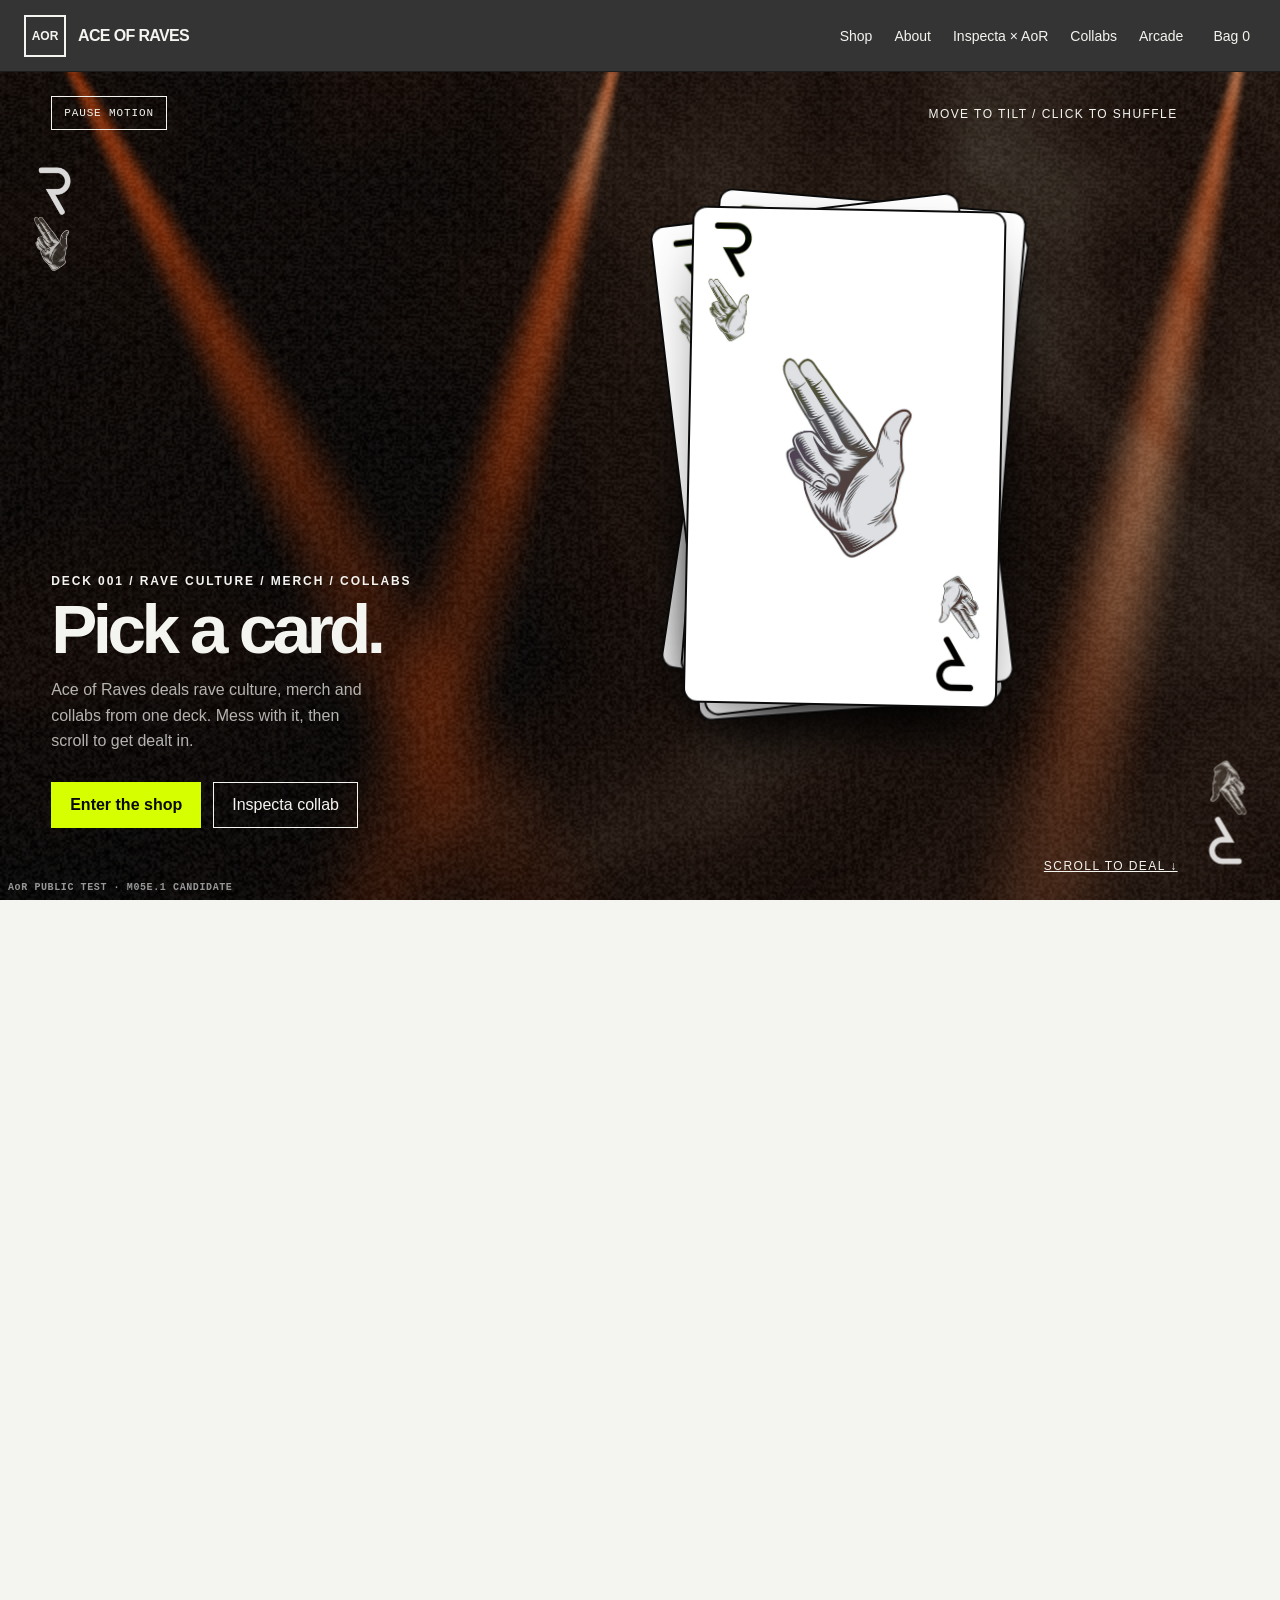
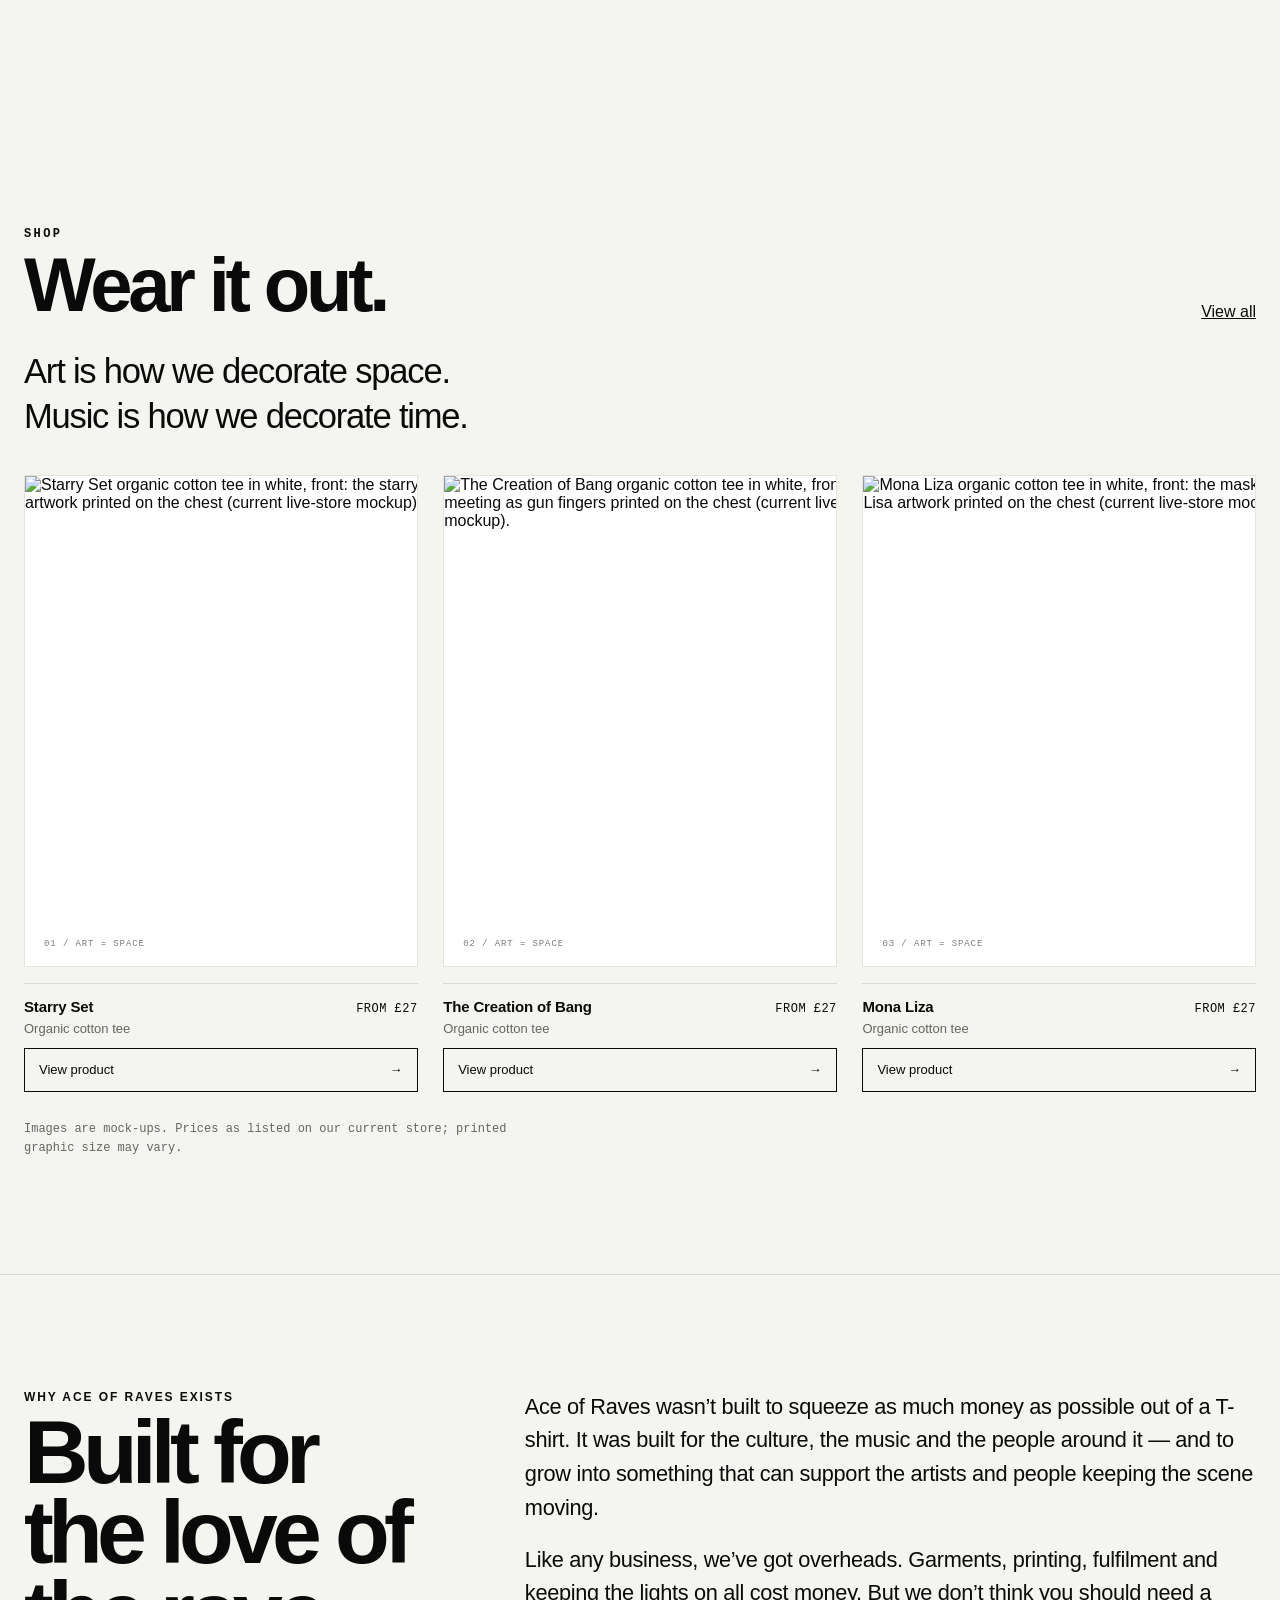
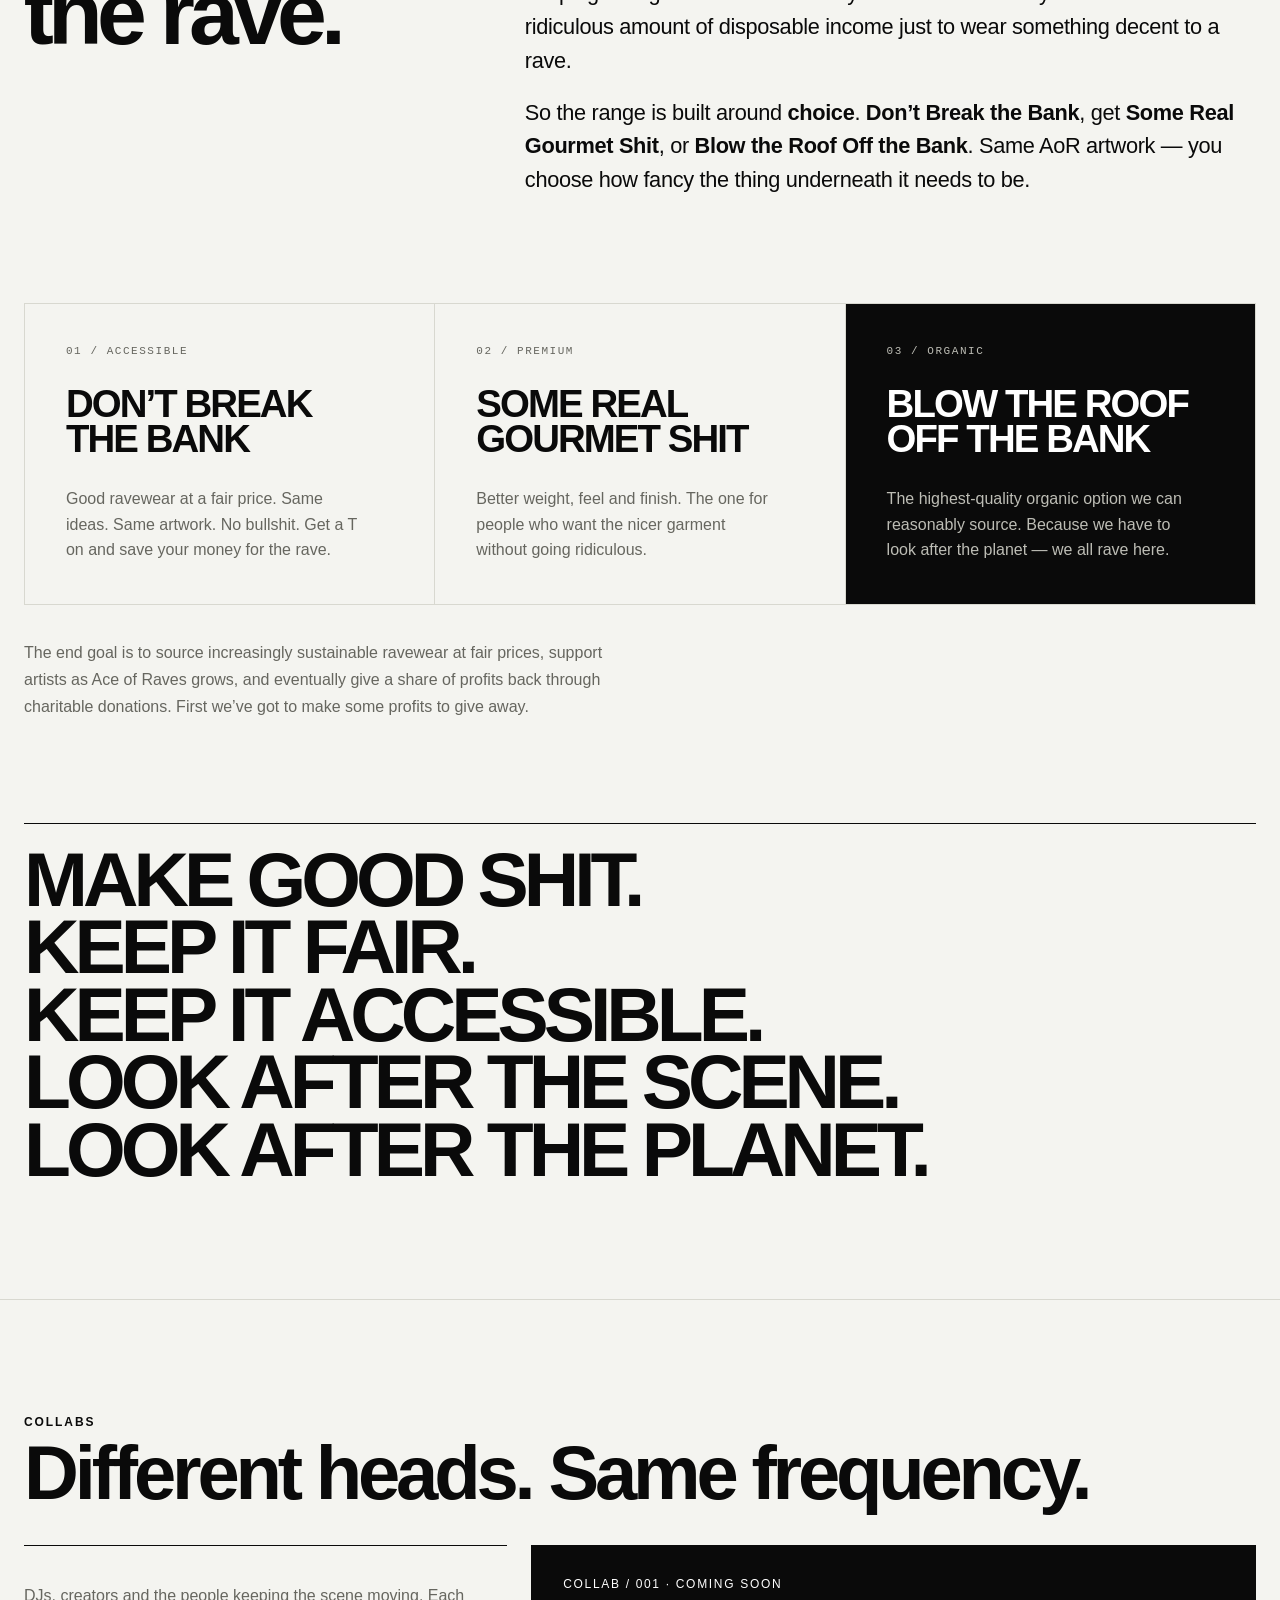
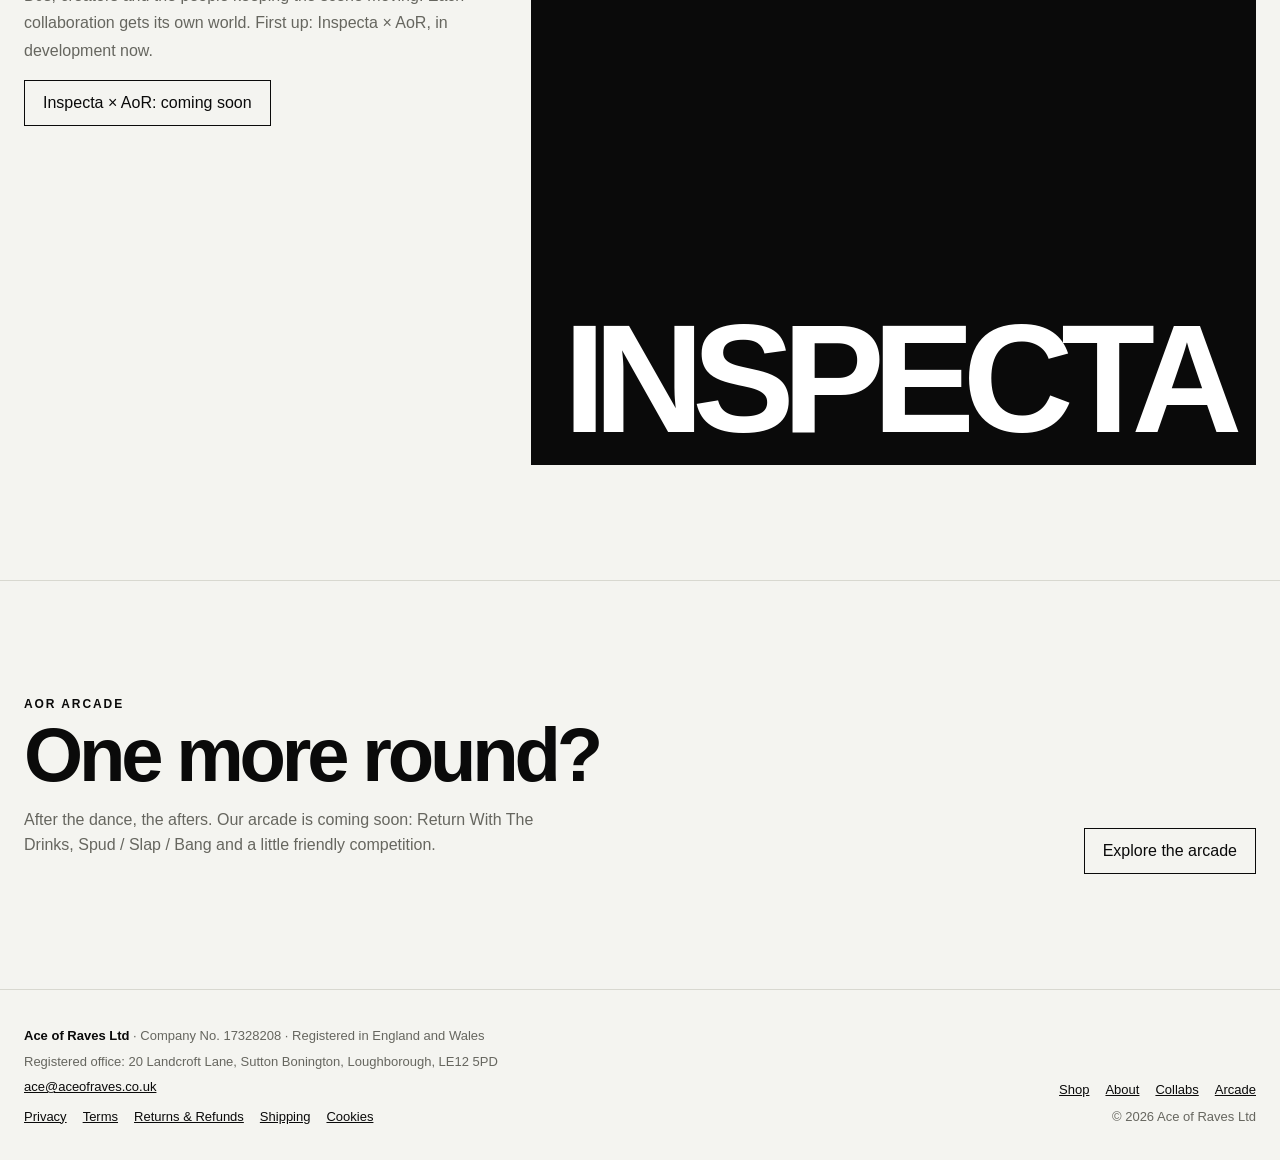
==== index.html @ 06a59dbc "AoR PUBLIC TEST: M05E.1 candidate staging build (source 10531a8) Sanitised browser-runtime set only:" ====
<!doctype html>
<html lang="en-GB">
<head><meta name="robots" content="noindex,nofollow"><meta name="aor-build" content="AoR PUBLIC TEST · M05E.1 CANDIDATE · src 10531a8">
<meta charset="utf-8"><meta name="viewport" content="width=device-width,initial-scale=1">
<meta name="theme-color" content="#0a0a0a">
<meta name="description" content="Ace of Raves — rave culture, merch, collaborations and arcade nonsense.">
<title>Ace of Raves · PUBLIC TEST</title>

<link rel="stylesheet" href="assets/css/styles.css"><link rel="stylesheet" href="assets/css/experience.css">
<script defer src="assets/js/app.js"></script><script defer src="assets/js/catalogue.js"></script><script defer src="assets/js/shop-config.js"></script><script defer src="assets/js/shop.js"></script><script defer src="assets/js/deal.js"></script>
<script defer src="assets/vendor/gsap.min.js"></script><script defer src="assets/vendor/ScrollTrigger.min.js"></script><script defer src="assets/vendor/lenis.min.js"></script>
<script defer src="assets/js/scroll.js"></script><script defer src="assets/js/hero.js"></script><script defer src="assets/js/transitions.js"></script>
</head>
<body>
<a class="skip-link" href="#main">Skip to content</a>
<header class="site-header" data-header>
  <a class="brand" href="index.html" aria-label="Ace of Raves home"><span class="brand-mark">AOR</span><span class="brand-name">Ace of Raves</span></a>
  <button class="menu-toggle" type="button" aria-expanded="false" aria-controls="site-nav" data-menu-toggle>Menu</button>
  <nav id="site-nav" class="site-nav" aria-label="Primary" data-nav>
    <a href="#shop">Shop</a><a href="#about">About</a><a href="collections/inspecta.html">Inspecta × AoR</a><a href="#collabs">Collabs</a><a href="games/index.html">Arcade</a>
  </nav>
  <button class="cart-button" type="button" data-cart-open>Bag <span data-cart-count>0</span></button>
</header>
<main id="main">
<section class="hero aor-hero" aria-labelledby="hero-title" data-hero>
  <div class="aor-stage" data-stage>
    <button class="aor-motion" type="button" data-motion aria-pressed="false">Pause motion</button>
    <canvas class="aor-haze" aria-hidden="true" data-haze></canvas>
    <video class="aor-intro" aria-hidden="true" data-intro muted playsinline preload="metadata" poster="assets/images/aor-hero-poster.webp"><source src="assets/video/aor-hero.webm" type="video/webm"><source src="assets/video/aor-hero.mp4" type="video/mp4"></video>
    <img class="aor-poster" src="assets/images/aor-hero-poster.webp" alt="" width="672" height="864">
    <img class="aor-index aor-index--tl" src="assets/images/aor-index.webp" alt="" aria-hidden="true">
    <img class="aor-index aor-index--br" src="assets/images/aor-index.webp" alt="" aria-hidden="true">
    <div class="hero-copy">
      <p class="eyebrow">Deck 001 / rave culture / merch / collabs</p>
      <h1 id="hero-title">Pick a card.</h1>
      <p>Ace of Raves deals rave culture, merch and collabs from one deck. Mess with it, then scroll to get dealt in.</p>
      <div class="hero-actions"><a class="button button--primary" href="#shop">Enter the shop</a><a class="button button--ghost" href="collections/inspecta.html">Inspecta collab</a></div>
    </div>
    <button class="aor-hint" type="button" data-shuffle><span data-hint-pointer>Move to tilt / click to shuffle</span><span data-hint-touch>Tap to shuffle / tilt your phone</span></button>
    <a class="scroll-cue" href="#shop">Scroll to deal ↓</a>
    <div class="aor-strobe" aria-hidden="true" data-strobe></div>
  </div>
</section>
<section id="shop" class="shop-section section">
  <div class="section-heading"><div><p class="eyebrow">Shop</p><h2>Wear it out.</h2></div><a href="#products">View all</a></div>
  <p class="collection-intro">Art is how we decorate space.<br>Music is how we decorate time.</p>
  <div id="products" class="product-grid">
    <article class="product-card" data-handle="starry-set-unisex-organic-cotton-t-shirt"><a class="product-media artwork-media" href="products/product.html?design=starry-night&amp;garment=tee"><img src="https://cdn.shopify.com/s/files/1/0974/8666/8125/files/unisex-organic-cotton-t-shirt-white-front-68954af289658.jpg?v=1754614620&amp;width=1200" width="1200" height="1200" alt="Starry Set organic cotton tee in white, front: the starry-night artwork printed on the chest (current live-store mockup)." decoding="async"><span class="artwork-index">01 / ART = SPACE</span></a><div class="product-meta"><div><h3><a href="products/product.html?design=starry-night&amp;garment=tee">Starry Set</a></h3><p>Organic cotton tee</p></div><span class="product-status">From £27</span></div><a class="quick-add" href="products/product.html?design=starry-night&amp;garment=tee">View product <span aria-hidden="true">→</span></a></article>
    <article class="product-card" data-handle="the-creation-of-bang-unisex-organic-cotton-t-shirt"><a class="product-media artwork-media" href="products/product.html?design=gun-fingers&amp;garment=tee"><img src="https://cdn.shopify.com/s/files/1/0974/8666/8125/files/unisex-organic-cotton-t-shirt-white-front-68954af2df3f7.jpg?v=1754614637&amp;width=1200" width="1200" height="1200" alt="The Creation of Bang organic cotton tee in white, front: two hands meeting as gun fingers printed on the chest (current live-store mockup)." decoding="async"><span class="artwork-index">02 / ART = SPACE</span></a><div class="product-meta"><div><h3><a href="products/product.html?design=gun-fingers&amp;garment=tee">The Creation of Bang</a></h3><p>Organic cotton tee</p></div><span class="product-status">From £27</span></div><a class="quick-add" href="products/product.html?design=gun-fingers&amp;garment=tee">View product <span aria-hidden="true">→</span></a></article>
    <article class="product-card" data-handle="mona-liza-unisex-organic-cotton-t-shirt"><a class="product-media artwork-media" href="products/product.html?design=masked-mona&amp;garment=tee"><img src="https://cdn.shopify.com/s/files/1/0974/8666/8125/files/unisex-organic-cotton-t-shirt-white-front-68954af2469e7.jpg?v=1754614600&amp;width=1200" width="1200" height="1200" alt="Mona Liza organic cotton tee in white, front: the masked Mona Lisa artwork printed on the chest (current live-store mockup)." decoding="async"><span class="artwork-index">03 / ART = SPACE</span></a><div class="product-meta"><div><h3><a href="products/product.html?design=masked-mona&amp;garment=tee">Mona Liza</a></h3><p>Organic cotton tee</p></div><span class="product-status">From £27</span></div><a class="quick-add" href="products/product.html?design=masked-mona&amp;garment=tee">View product <span aria-hidden="true">→</span></a></article>
  </div>
  <p class="collection-note">Images are mock-ups. Prices as listed on our current store; printed graphic size may vary.</p>
</section>
<section id="about" class="aor-about section" aria-labelledby="about-title">
  <div class="aor-about__intro">
    <div>
      <p class="eyebrow">Why Ace of Raves exists</p>
      <h2 id="about-title">Built for the love of the rave.</h2>
    </div>
    <div class="aor-about__copy">
      <p>Ace of Raves wasn’t built to squeeze as much money as possible out of a T-shirt. It was built for the culture, the music and the people around it — and to grow into something that can support the artists and people keeping the scene moving.</p>
      <p>Like any business, we’ve got overheads. Garments, printing, fulfilment and keeping the lights on all cost money. But we don’t think you should need a ridiculous amount of disposable income just to wear something decent to a rave.</p>
      <p>So the range is built around <strong>choice</strong>. <strong>Don’t Break the Bank</strong>, get <strong>Some Real Gourmet Shit</strong>, or <strong>Blow the Roof Off the Bank</strong>. Same AoR artwork — you choose how fancy the thing underneath it needs to be.</p>
    </div>
  </div>

  <div class="aor-tiers" aria-label="Ace of Raves garment tiers">
    <article class="aor-tier">
      <span class="aor-tier__number">01 / ACCESSIBLE</span>
      <h3>Don’t Break<br>the Bank</h3>
      <p>Good ravewear at a fair price. Same ideas. Same artwork. No bullshit. Get a T on and save your money for the rave.</p>
    </article>
    <article class="aor-tier">
      <span class="aor-tier__number">02 / PREMIUM</span>
      <h3>Some Real<br>Gourmet Shit</h3>
      <p>Better weight, feel and finish. The one for people who want the nicer garment without going ridiculous.</p>
    </article>
    <article class="aor-tier aor-tier--top">
      <span class="aor-tier__number">03 / ORGANIC</span>
      <h3>Blow the Roof<br>off the Bank</h3>
      <p>The highest-quality organic option we can reasonably source. Because we have to look after the planet — we all rave here.</p>
    </article>
  </div>

  <p class="aor-about__future">The end goal is to source increasingly sustainable ravewear at fair prices, support artists as Ace of Raves grows, and eventually give a share of profits back through charitable donations. First we’ve got to make some profits to give away.</p>

  <div class="aor-manifesto" aria-label="Ace of Raves principles">
    <p>
      <span>Make good shit.</span>
      <span>Keep it fair.</span>
      <span>Keep it accessible.</span>
      <span>Look after the scene.</span>
      <span>Look after the planet.</span>
    </p>
  </div>
</section>
<section id="collabs" class="collab-section section">
  <div class="section-heading"><div><p class="eyebrow">Collabs</p><h2>Different heads. Same frequency.</h2></div></div>
  <div class="feature-split"><div class="feature-copy"><p>DJs, creators and the people keeping the scene moving. Each collaboration gets its own world. First up: Inspecta × AoR, in development now.</p><a class="button button--ghost" href="collections/inspecta.html">Inspecta × AoR: coming soon</a></div><div class="feature-panel" aria-hidden="true"><span>COLLAB / 001 · COMING SOON</span><strong>INSPECTA</strong></div></div>
</section>
<section class="arcade-tease section"><div><p class="eyebrow">AoR Arcade</p><h2>One more round?</h2><p>After the dance, the afters. Our arcade is coming soon: Return With The Drinks, Spud / Slap / Bang and a little friendly competition.</p></div><a class="button button--ghost" href="games/index.html">Explore the arcade</a></section>
</main>
<footer class="site-footer">
  <div class="legal-footer">
    <p><strong>Ace of Raves Ltd</strong> · Company No. 17328208 · Registered in England and Wales</p>
    <p>Registered office: 20 Landcroft Lane, Sutton Bonington, Loughborough, LE12 5PD</p>
    <p><a href="mailto:ace@aceofraves.co.uk">ace@aceofraves.co.uk</a></p>
    <nav aria-label="Legal">
      <a href="privacy.html">Privacy</a>
      <a href="terms.html">Terms</a>
      <a href="returns.html">Returns &amp; Refunds</a>
      <a href="shipping.html">Shipping</a>
      <a href="cookies.html">Cookies</a>
    </nav>
  </div>
  <div class="footer-meta"><nav aria-label="Footer"><a href="index.html#shop">Shop</a><a href="index.html#about">About</a><a href="index.html#collabs">Collabs</a><a href="games/index.html">Arcade</a></nav><p>© <span data-year>2026</span> Ace of Raves Ltd</p></div>
</footer>
<aside class="cart-drawer" aria-hidden="true" aria-labelledby="cart-title" data-cart><div class="cart-header"><h2 id="cart-title">Bag</h2><button type="button" data-cart-close aria-label="Close bag">×</button></div><div class="cart-items" data-cart-items><div class="cart-empty" data-cart-empty><p>Your bag is aggressively empty.</p><p class="cart-note" data-cart-note>Until checkout opens here, everything is on sale at our <a href="https://aceofraves.co.uk/collections/all">current store</a>.</p></div></div><div class="cart-footer"><div class="cart-total"><span>Total</span><strong>£<span data-cart-total>0.00</span></strong></div><button class="button button--primary" type="button" disabled>Checkout</button></div></aside><div class="scrim" hidden data-scrim></div>
<div aria-hidden="true" style="position:fixed;left:8px;bottom:6px;z-index:2147483000;pointer-events:none;font:700 10px/1.2 ui-monospace,Menlo,Consolas,monospace;letter-spacing:.06em;color:#fff;mix-blend-mode:difference;opacity:.6">AoR PUBLIC TEST · M05E.1 CANDIDATE</div></body></html>
---- assets/css/styles.css ----
:root{--bg:#f4f4f0;--surface:#fff;--ink:#0a0a0a;--muted:#66665f;--line:#d8d8d0;--accent:#d6ff00;--header-h:72px;--max:1440px}*{box-sizing:border-box}html{scroll-behavior:smooth;background:var(--bg)}body{margin:0;font-family:Arial,Helvetica,sans-serif;color:var(--ink);background:var(--bg)}a{color:inherit}button,input,select{font:inherit}button,a{-webkit-tap-highlight-color:transparent}.skip-link{position:absolute;left:12px;top:-60px;z-index:999;padding:12px 16px;background:var(--ink);color:#fff}.skip-link:focus{top:12px}.site-header{min-height:var(--header-h);display:flex;align-items:center;justify-content:space-between;gap:24px;padding:0 24px;border-bottom:1px solid var(--line);background:rgba(244,244,240,.94);position:sticky;top:0;z-index:50;backdrop-filter:blur(14px)}.brand{display:inline-flex;align-items:center;gap:12px;text-decoration:none;font-weight:800;text-transform:uppercase}.brand-mark{display:grid;place-items:center;width:42px;height:42px;border:2px solid currentColor;font-size:12px}.brand-name{letter-spacing:-.04em}.site-nav{display:flex;align-items:center;gap:22px;font-size:14px}.site-nav a{text-decoration:none}.cart-button,.menu-toggle{border:0;background:transparent;cursor:pointer;color:inherit}.menu-toggle{display:none}.hero{min-height:calc(100svh - var(--header-h));padding:clamp(28px,6vw,84px);display:grid;grid-template-columns:minmax(0,1.25fr) minmax(320px,.75fr);gap:48px;align-items:center;position:relative;overflow:hidden;background:var(--ink);color:#fff}.hero-visual{min-height:560px;position:relative;display:grid;place-items:center;overflow:hidden;border:1px solid #2d2d2d;background:linear-gradient(transparent 49.5%,#242424 50%,transparent 50.5%),linear-gradient(90deg,transparent 49.5%,#242424 50%,transparent 50.5%)}.hero-core{position:relative;z-index:3;font-weight:900;font-size:clamp(88px,16vw,240px);letter-spacing:-.09em;line-height:.75}.hero-orbit{position:absolute;width:72%;aspect-ratio:1;border:1px solid #444;border-radius:50%;animation:spin 16s linear infinite}.hero-orbit:before{content:"";position:absolute;left:50%;top:-7px;width:14px;height:14px;background:var(--accent);border-radius:50%}.hero-orbit--two{width:44%;animation-direction:reverse;animation-duration:10s}.hero-copy{max-width:560px}.hero-copy h1{margin:12px 0 18px;font-size:clamp(46px,6vw,92px);line-height:.92;letter-spacing:-.065em}.hero-copy>p:not(.eyebrow){max-width:48ch;color:#bdbdb5;line-height:1.6}.eyebrow{margin:0;font-size:12px;font-weight:800;letter-spacing:.16em;text-transform:uppercase}.hero-actions{display:flex;flex-wrap:wrap;gap:12px;margin-top:28px}.button{min-height:46px;display:inline-flex;align-items:center;justify-content:center;padding:12px 18px;border:1px solid currentColor;text-decoration:none;cursor:pointer}.button--primary{background:var(--accent);color:var(--ink);border-color:var(--accent);font-weight:800}.button--ghost{background:transparent;color:inherit}.scroll-cue{position:absolute;left:clamp(28px,6vw,84px);bottom:28px;font-size:12px;text-transform:uppercase;letter-spacing:.12em;color:#a0a0a0}.section{width:min(100%,var(--max));margin:0 auto;padding:clamp(70px,9vw,140px) 24px}.section-heading{display:flex;justify-content:space-between;align-items:end;gap:24px;margin-bottom:36px}.section-heading h2,.arcade-tease h2{margin:8px 0 0;font-size:clamp(36px,6vw,76px);line-height:.95;letter-spacing:-.055em}.product-grid{display:grid;grid-template-columns:repeat(3,minmax(0,1fr));gap:20px}.product-card{min-width:0}.product-media{aspect-ratio:4/5;display:grid;place-items:center;text-decoration:none;overflow:hidden}.placeholder-media{background:#161616;color:#fff;font-size:clamp(28px,6vw,72px);font-weight:900;letter-spacing:-.05em}.placeholder-media--alt{background:var(--accent);color:var(--ink)}.placeholder-media--third{background:#dcdcd2;color:var(--ink)}.product-meta{display:flex;justify-content:space-between;gap:20px;padding:14px 0 12px}.product-meta h3{margin:0 0 4px;font-size:16px}.product-meta h3 a{text-decoration:none}.product-meta p{margin:0;color:var(--muted);font-size:13px}.quick-add{width:100%;min-height:44px;border:1px solid var(--ink);background:transparent;cursor:pointer;text-decoration:none;display:grid;place-items:center}.quick-add:hover,.quick-add:focus-visible{background:var(--ink);color:#fff}.feature-split{display:grid;grid-template-columns:.8fr 1.2fr;gap:24px}.feature-copy{border-top:1px solid var(--ink);padding-top:20px}.feature-copy p{max-width:50ch;line-height:1.7;color:var(--muted)}.feature-panel{min-height:520px;background:var(--ink);color:#fff;display:flex;flex-direction:column;justify-content:space-between;padding:32px}.feature-panel span{font-size:12px;letter-spacing:.14em}.feature-panel strong{font-size:clamp(72px,13vw,190px);letter-spacing:-.08em;line-height:.7}.arcade-tease{border-top:1px solid var(--line);display:flex;justify-content:space-between;gap:40px;align-items:end}.arcade-tease>div{max-width:820px}.arcade-tease p:not(.eyebrow){max-width:60ch;color:var(--muted);line-height:1.6}.site-footer{border-top:1px solid var(--line);padding:28px 24px;display:flex;justify-content:space-between;gap:20px;font-size:13px}.site-footer div{display:flex;gap:16px}.cart-drawer{position:fixed;right:0;top:0;z-index:100;width:min(440px,100%);height:100%;background:var(--surface);transform:translateX(100%);transition:transform .24s ease;display:grid;grid-template-rows:auto 1fr auto;border-left:1px solid var(--line)}.cart-drawer.is-open{transform:translateX(0)}.cart-header,.cart-footer{padding:22px;border-bottom:1px solid var(--line)}.cart-footer{border-bottom:0;border-top:1px solid var(--line)}.cart-header{display:flex;justify-content:space-between;align-items:center}.cart-header h2{margin:0}.cart-header button{background:transparent;border:0;font-size:28px;cursor:pointer}.cart-items{overflow:auto;padding:22px}.cart-line{display:flex;justify-content:space-between;gap:20px;padding:14px 0;border-bottom:1px solid var(--line)}.cart-total{display:flex;justify-content:space-between;margin-bottom:16px}.scrim{position:fixed;inset:0;z-index:90;background:rgba(0,0,0,.45)}@keyframes spin{to{transform:rotate(360deg)}}@media(prefers-reduced-motion:reduce){html{scroll-behavior:auto}.hero-orbit{animation:none}.cart-drawer{transition:none}}@media(max-width:900px){.site-header{align-items:flex-start;flex-wrap:wrap;padding-top:14px;padding-bottom:14px}.menu-toggle{display:block;min-height:44px}.site-nav{width:100%;display:none;align-items:stretch;flex-direction:column;gap:0;padding-top:10px}.site-nav.is-open{display:flex}.site-nav a,.site-nav .cart-button{text-align:left;padding:14px 0;border-top:1px solid var(--line)}.hero{min-height:0;grid-template-columns:1fr;padding:36px 20px 82px}.hero-visual{min-height:420px}.hero-copy h1{font-size:clamp(44px,14vw,76px)}.scroll-cue{left:20px}.product-grid{grid-template-columns:1fr}.feature-split{grid-template-columns:1fr}.feature-panel{min-height:380px}.arcade-tease{align-items:flex-start;flex-direction:column}}@media(max-width:520px){.brand-name{display:none}.hero-visual{min-height:340px}.section{padding-left:16px;padding-right:16px}.site-footer{flex-direction:column}}

/* Existing Canva artwork, shown without cropping or speculative garment scale. */
.collection-intro{font-size:clamp(20px,2.7vw,36px);line-height:1.3;letter-spacing:-.035em;margin:-8px 0 36px;max-width:36ch}
.artwork-media{position:relative;background:#fff;color:var(--ink);border:1px solid #e4e4dd}
.artwork-media img{display:block;width:100%;height:100%;object-fit:contain;transition:transform .55s ease}
.artwork-media:hover img{transform:scale(1.035)}
.artwork-index{position:absolute;left:14px;bottom:12px;font:10px monospace;letter-spacing:.1em;color:#666;background:rgba(255,255,255,.9);padding:5px}
.product-status{font:11px monospace;text-transform:uppercase;padding-top:3px}
.collection-note{font:12px/1.6 monospace;color:var(--muted);margin:28px 0 0}
.product-card .quick-add{display:flex;align-items:center;justify-content:space-between;padding:12px 14px}
.product-detail{display:grid;grid-template-columns:minmax(0,1.15fr) minmax(0,.85fr);gap:clamp(28px,6vw,88px);align-items:start}
.product-detail .artwork-media{aspect-ratio:4/5}
.product-detail h1{font-size:clamp(42px,6vw,80px);line-height:.95;letter-spacing:-.055em;margin:18px 0 28px}
.product-detail-copy{position:sticky;top:110px;padding-top:24px}
.product-detail-copy>p{line-height:1.7}.product-detail-copy .eyebrow{line-height:1.5}
.product-facts{margin:32px 0;border-top:1px solid var(--line)}
.product-facts div{display:flex;justify-content:space-between;gap:24px;padding:16px 0;border-bottom:1px solid var(--line);font-size:13px}
.product-facts dd{margin:0;text-align:right;color:var(--muted)}
.artwork-options{display:flex;gap:8px;flex-wrap:wrap;margin-top:24px}.artwork-options a{font-size:12px;padding:10px;border:1px solid var(--line);text-decoration:none}.artwork-options a[aria-current]{background:var(--ink);color:white}
/* Bag sits outside the nav so it stays visible next to Menu on mobile. */
.site-nav{margin-left:auto}.cart-button{min-height:44px;font-size:14px;white-space:nowrap}
@media(max-width:900px){.menu-toggle{margin-left:auto}.site-nav{order:3;margin-left:0}}
.cart-line{align-items:baseline}.cart-line span{flex:1}.cart-remove{border:0;background:none;padding:4px 0;font-size:12px;text-decoration:underline;cursor:pointer;color:var(--muted)}
.buy-form{display:grid;gap:12px;margin:0 0 28px}.buy-form label{display:grid;gap:8px;font-size:13px;font-weight:800}.buy-form select{min-height:48px;padding:0 12px;border:1px solid var(--ink);background:#fff}.buy-form .button{width:100%}
@media(max-width:900px){.product-detail{grid-template-columns:1fr}.product-detail-copy{position:static}.collection-intro{margin-top:0}}
@media(prefers-reduced-motion:reduce){.artwork-media img{transition:none}}

/* ---------- Shop layer: restrained, consistent (product grid, PDP, bag, footer, legal) ---------- */
.product-grid{gap:clamp(16px,2vw,28px)}
.product-media img{display:block}
.artwork-media,.garment-media{background:#fff;border:1px solid #e4e4dd}
.artwork-index{font-size:9px;opacity:.85}
.product-meta{align-items:baseline;padding:14px 0 12px}
.product-meta h3{font-size:15px;letter-spacing:-.01em;line-height:1.25}
.product-meta p{font-size:13px}
.product-status{white-space:nowrap;font-size:12px;letter-spacing:.04em}
.product-card .quick-add{font-size:13px}
.collection-note{max-width:70ch}

/* product detail */
.product-gallery{display:grid;gap:16px}
.garment-media{aspect-ratio:1;display:grid;place-items:center}
.garment-media img{width:100%;height:100%;object-fit:contain}
.artwork-thumb{display:flex;align-items:end;gap:12px;margin:0}
.artwork-thumb img{width:96px;height:auto;border:1px solid #e4e4dd;background:#fff}
.artwork-thumb figcaption{font:11px monospace;text-transform:uppercase;letter-spacing:.1em;color:var(--muted)}
.product-detail h1{margin:14px 0 8px}
.product-garment{margin:0 0 20px;color:var(--muted)}
.product-facts{margin:24px 0}
.product-buy{width:100%}
.product-lede{margin-top:32px}
.option-row{display:flex;gap:8px;flex-wrap:wrap;margin-top:16px}
.option-row a{font-size:12px;padding:10px 12px;border:1px solid var(--line);text-decoration:none;min-height:40px;display:inline-flex;align-items:center}
.option-row a:hover{border-color:var(--ink)}
.option-row a[aria-current]{background:var(--ink);color:#fff;border-color:var(--ink)}
.option-row--designs{margin-top:28px}
.back-link{font-size:13px}

/* bag */
.cart-line{display:grid;grid-template-columns:auto 1fr auto;grid-template-areas:"thumb name price" "thumb remove remove";column-gap:14px;row-gap:4px;align-items:center}
.cart-line:not(:has(.cart-thumb)){grid-template-areas:"name name price" "remove remove remove"}
.cart-thumb{grid-area:thumb;width:56px;height:56px;object-fit:contain;border:1px solid var(--line);background:#fff}
.cart-line span{grid-area:name;font-size:14px}.cart-line strong{grid-area:price;font-size:14px}
.cart-remove{grid-area:remove;justify-self:start}
.cart-empty p{margin:0 0 12px}
.cart-note{font-size:13px;color:var(--muted);line-height:1.6}

/* static header (pages without the menu script keep their links visible) */
.site-nav--static{display:flex;flex-wrap:wrap;gap:6px 18px}
.site-nav a[aria-current]{text-decoration:underline;text-underline-offset:4px}
@media(max-width:900px){.site-header .site-nav--static{display:flex;width:100%;order:3;flex-direction:row;padding-top:6px}.site-header .site-nav--static a{border:0;padding:8px 0}}

/* footer */
.site-footer{display:grid;grid-template-columns:minmax(0,1fr) auto;gap:24px 40px;align-items:end;padding:36px 24px;font-size:13px;color:var(--muted)}
.site-footer a{color:var(--ink)}
.legal-footer p{margin:0 0 6px;line-height:1.5}
.legal-footer strong{color:var(--ink)}
.legal-footer nav,.footer-meta nav{display:flex;flex-wrap:wrap;gap:6px 16px;margin-top:12px}
.footer-meta{text-align:right}.footer-meta p{margin:12px 0 0}.footer-meta nav{justify-content:flex-end}
@media(max-width:700px){.site-footer{grid-template-columns:1fr}.footer-meta{text-align:left}.footer-meta nav{justify-content:flex-start}}

/* legal + coming soon pages */
.legal-page{max-width:76ch;line-height:1.7}
.legal-page h1{font-size:clamp(36px,6vw,64px);line-height:1;letter-spacing:-.045em;margin:0 0 12px}
.legal-page h2{font-size:18px;letter-spacing:-.01em;margin:36px 0 8px}
.legal-page p,.legal-page li{color:#2b2b28}
.legal-page ul{padding-left:20px}
.coming-soon h1{font-size:clamp(44px,8vw,110px);line-height:.92;letter-spacing:-.06em;margin:16px 0 20px}
.coming-soon p:not(.eyebrow){max-width:46ch;line-height:1.7;color:var(--muted)}
.site-footer .legal-footer,.site-footer .footer-meta{display:block}
[hidden]{display:none!important}
.button:disabled{opacity:.35;cursor:not-allowed}


/* AoR manifesto / accessibility-of-price section */
.aor-about{border-top:1px solid var(--line);border-bottom:1px solid var(--line)}
.aor-about__intro{display:grid;grid-template-columns:minmax(0,.72fr) minmax(0,1.28fr);gap:clamp(32px,7vw,100px);align-items:start}
.aor-about__intro h2{margin:8px 0 0;font-size:clamp(44px,7vw,96px);line-height:.9;letter-spacing:-.065em}
.aor-about__copy{font-size:clamp(17px,1.7vw,22px);line-height:1.55;letter-spacing:-.015em}
.aor-about__copy p{margin:0 0 18px}
.aor-about__copy strong{font-weight:900}
.aor-tiers{display:grid;grid-template-columns:repeat(3,minmax(0,1fr));gap:1px;background:var(--line);border:1px solid var(--line);margin-top:clamp(48px,7vw,88px)}
.aor-tier{background:var(--bg);padding:clamp(24px,3.2vw,44px);min-height:300px;display:flex;flex-direction:column;justify-content:space-between;gap:28px}
.aor-tier__number{font:11px monospace;letter-spacing:.14em;color:var(--muted)}
.aor-tier h3{font-size:clamp(26px,3vw,44px);line-height:.92;letter-spacing:-.05em;text-transform:uppercase;margin:0}
.aor-tier p{margin:0;color:var(--muted);line-height:1.6;max-width:34ch}
.aor-tier--top{background:var(--ink);color:#fff}
.aor-tier--top p,.aor-tier--top .aor-tier__number{color:#bdbdb5}
.aor-manifesto{margin-top:clamp(56px,8vw,110px);border-top:1px solid var(--ink);padding-top:22px}
.aor-manifesto p{margin:0;font-weight:900;text-transform:uppercase;font-size:clamp(34px,6vw,88px);line-height:.88;letter-spacing:-.065em}
.aor-manifesto p span{display:block}
.aor-about__future{margin:34px 0 0;max-width:70ch;color:var(--muted);line-height:1.7}
@media(max-width:900px){.aor-about__intro{grid-template-columns:1fr}.aor-tiers{grid-template-columns:1fr}.aor-tier{min-height:0}}
---- assets/css/experience.css ----
/* Ace of Raves: "The Deal" homepage experience.
   Static layout (no JS / reduced motion) first, then html.aor-xp layers the experience on top. */

.aor-hero{display:block;padding:0;min-height:0;background:#fff;color:var(--ink);overflow:clip}
.aor-stage{position:relative;display:grid;grid-template-columns:minmax(0,1fr) minmax(280px,.8fr);gap:48px;align-items:center;padding:clamp(28px,6vw,84px);min-height:calc(100svh - var(--header-h))}
.aor-poster{width:100%;max-width:520px;height:auto;justify-self:center;grid-column:2;grid-row:1}
.aor-hero .hero-copy{grid-column:1;grid-row:1}
.aor-hero .hero-copy>p:not(.eyebrow){color:var(--muted)}
.aor-hero .hero-copy h1{font-size:clamp(52px,7vw,104px)}
.aor-haze,.aor-intro,.aor-index,.aor-hint,.aor-strobe{display:none}
.aor-deck{display:none}

/* ---------- Experience mode ---------- */
/* Mobile browser bars: 100svh is the viewport WITH the bar, 100lvh without it. The stage is sized to lvh so the dark
   room always fills the visible screen (overscan below the fold, never a strip of the shop); bottom-anchored copy is
   lifted by the same amount so it stays above the bar. 0 on desktop, where svh = lvh. */
html.aor-xp{--aor-bleed:0px}
@supports (height:100lvh){html.aor-xp{--aor-bleed:calc(100lvh - 100svh)}}
html.aor-xp.lenis,html.aor-xp.lenis body{height:auto}
html.aor-xp.lenis.lenis-smooth{scroll-behavior:auto!important}
html.aor-xp .aor-hero{height:var(--aor-track,340vh);background:transparent}
html.aor-xp .aor-stage{
  position:sticky;top:var(--aor-top,var(--header-h));display:block;padding:0;
  height:calc(100svh + var(--aor-bleed,0px) - var(--aor-top,var(--header-h)));min-height:0;overflow:hidden;
  background:var(--aor-bg,#fff);color:var(--aor-ink,#f4f4f0);cursor:pointer;
}
html.aor-xp .aor-poster{display:none}
html.aor-xp .aor-haze{display:block;position:absolute;inset:0;width:100%;height:100%;opacity:0}
html.aor-xp .aor-intro{display:block;position:absolute;left:0;top:0;max-width:none;pointer-events:none}

/* card-corner indices: the brand's own "R + gun finger" index, mirrored like a real card */
html.aor-xp .aor-index{display:block;position:absolute;width:clamp(30px,3.4vw,52px);height:auto;filter:invert(1);mix-blend-mode:screen;opacity:0;pointer-events:none}
.aor-index--tl{left:clamp(16px,2.4vw,36px);top:clamp(16px,2.4vw,36px)}
.aor-index--br{right:clamp(16px,2.4vw,36px);bottom:calc(clamp(16px,2.4vw,36px) + var(--aor-bleed,0px));transform:rotate(180deg)}

html.aor-xp .aor-hero .hero-copy{position:absolute;left:clamp(16px,4vw,64px);bottom:calc(clamp(64px,8vh,96px) + var(--aor-bleed,0px));max-width:430px;z-index:2;cursor:auto}
html.aor-xp .aor-hero .hero-copy h1{font-size:clamp(44px,5.4vw,84px);margin:10px 0 14px}
html.aor-xp .aor-hero .hero-copy>p:not(.eyebrow){color:inherit;opacity:.72;max-width:36ch}
html.aor-xp .aor-hero .button--ghost{color:inherit}
html.aor-xp .aor-hero .scroll-cue{left:auto;right:clamp(72px,8vw,128px);bottom:calc(clamp(20px,3vh,32px) + var(--aor-bleed,0px));color:inherit;opacity:.6}

.aor-hint{position:absolute;right:clamp(72px,8vw,128px);top:clamp(20px,3vh,32px);z-index:2;background:none;border:0;padding:8px 0;color:inherit;font-size:12px;letter-spacing:.12em;text-transform:uppercase;cursor:pointer;opacity:.7}
html.aor-xp .aor-hint{display:block}
.aor-hint:hover,.aor-hint:focus-visible{opacity:1;color:var(--accent)}
[data-hint-touch]{display:none}
@media (hover:none){[data-hint-pointer]{display:none}[data-hint-touch]{display:inline}}

html.aor-xp .aor-strobe{display:block;position:absolute;inset:0;background:#fff;opacity:0;pointer-events:none;z-index:3}

/* intro: house lights up while the ident draws the card */
html.aor-xp .aor-stage[data-phase="intro"] .hero-copy,
html.aor-xp .aor-stage[data-phase="intro"] .aor-hint,
html.aor-xp .aor-stage[data-phase="intro"] .scroll-cue{opacity:0}

/* the deck: fixed layer so cards can leave the stage and land in the shop grid */
html.aor-xp .aor-deck{display:block;position:fixed;inset:0;z-index:40;pointer-events:none;perspective:1600px;visibility:hidden}
html.aor-xp .aor-deck.is-live{visibility:visible}
.aor-card{position:absolute;left:0;top:0;transform-style:preserve-3d;will-change:transform,width,height}
.aor-card__inner{position:absolute;inset:0;transform-style:preserve-3d}
.aor-card__ace,.aor-card__face{position:absolute;inset:0;backface-visibility:hidden;-webkit-backface-visibility:hidden;overflow:hidden}
.aor-card__ace{background:#fff url(../images/aor-ace.webp) center/100% 100% no-repeat;border:2px solid #0a0a0a;border-radius:calc(var(--w,300px)*.045);box-shadow:0 30px 60px -20px rgba(0,0,0,.6)}
.aor-card__foil{position:absolute;inset:0;border-radius:inherit;mix-blend-mode:color-dodge;pointer-events:none;
  background:radial-gradient(circle at var(--fx,50%) var(--fy,40%),rgba(255,255,255,.55),transparent 38%),
  conic-gradient(from var(--fa,0deg) at var(--fx,50%) var(--fy,40%),#ff5005,#dbba95,#d0bce1,#d6ff00,#ff5005);
  opacity:var(--foil,0)}
.aor-card__face{transform:rotateY(180deg);border-radius:var(--r,12px)}
.aor-card__face>.product-media{position:absolute;left:50%;top:50%;aspect-ratio:auto}
.aor-card__face{background:#fff}
.aor-card__print{position:absolute;left:0;top:0;overflow:hidden;background:#fff;transform-origin:50% 50%;pointer-events:none}
.aor-card__art{position:absolute;left:0;top:0;max-width:none;object-fit:cover;transform-origin:0 0}
/* the shop heading passes in front of the cards as they are dealt down onto the grid */
html.aor-xp #shop .section-heading,html.aor-xp #shop .collection-intro{position:relative;z-index:41}
.aor-card__face--burn{background:#0a0a0a;color:var(--accent);display:grid;place-items:center;font-weight:900;letter-spacing:.2em}

/* products stay hidden until their card lands on them */
html.aor-xp.aor-dealing #products .product-media{opacity:0}

/* header dims with the house lights: hero.js sets these three variables every frame from the same progress as the stage
   background, so there is deliberately no CSS transition here (a timer would be a second clock). */
html.aor-xp .site-header{background:var(--aor-hdr-bg,rgba(244,244,240,.94));color:var(--aor-hdr-ink,#0a0a0a);border-color:var(--aor-hdr-line,#d8d8d0)}

@media(max-width:900px){
  .aor-stage{grid-template-columns:1fr}
  .aor-poster{grid-column:1;grid-row:2;max-width:380px}
  html.aor-xp .aor-hero .hero-copy{left:16px;right:16px;bottom:calc(72px + var(--aor-bleed,0px));max-width:none}
  html.aor-xp .aor-hero .hero-copy>p:not(.eyebrow){display:none}
  html.aor-xp .aor-hero .hero-actions{margin-top:16px}
  html.aor-xp .aor-hero .scroll-cue{right:auto;left:16px;bottom:calc(20px + var(--aor-bleed,0px))}
  .aor-hint{right:16px;top:12px}
  .aor-index--tl{display:none!important}
}

/* Controls and precise shop hand-off. */
.aor-motion{display:none}
html.aor-xp .aor-motion{display:block;position:absolute;left:clamp(16px,4vw,64px);top:24px;z-index:45;padding:10px 12px;border:1px solid currentColor;background:transparent;color:var(--aor-ink,#0a0a0a);font:11px monospace;text-transform:uppercase;letter-spacing:.08em;cursor:pointer}
html.aor-xp .aor-index--tl{top:90px}
html.aor-xp .aor-hero .hero-copy{max-width:min(34vw,430px)}
html.aor-xp .aor-stage[data-phase="intro"]{--aor-ink:#0a0a0a}
html.aor-xp .aor-stage[data-phase="intro"] .hero-copy,html.aor-xp .aor-stage[data-phase="intro"] .scroll-cue{opacity:1}
#shop,#products{scroll-margin-top:90px}
#shop .section-heading .eyebrow{font-family:monospace;letter-spacing:.2em}
#shop .product-meta{border-top:1px solid var(--line);margin-top:16px}
:focus-visible{outline:2px solid currentColor;outline-offset:5px}
@media(max-width:900px){html.aor-xp .aor-hero .hero-copy{max-width:none}.aor-hint{top:66px}.aor-motion{top:16px!important}}
@media(max-height:650px) and (min-width:901px){html.aor-xp .aor-hero .hero-copy>p:not(.eyebrow){display:none}}

html.aor-xp .aor-deck{overflow:clip}


.feature-split>*{min-width:0}.feature-panel strong{font-size:clamp(48px,12vw,190px)}
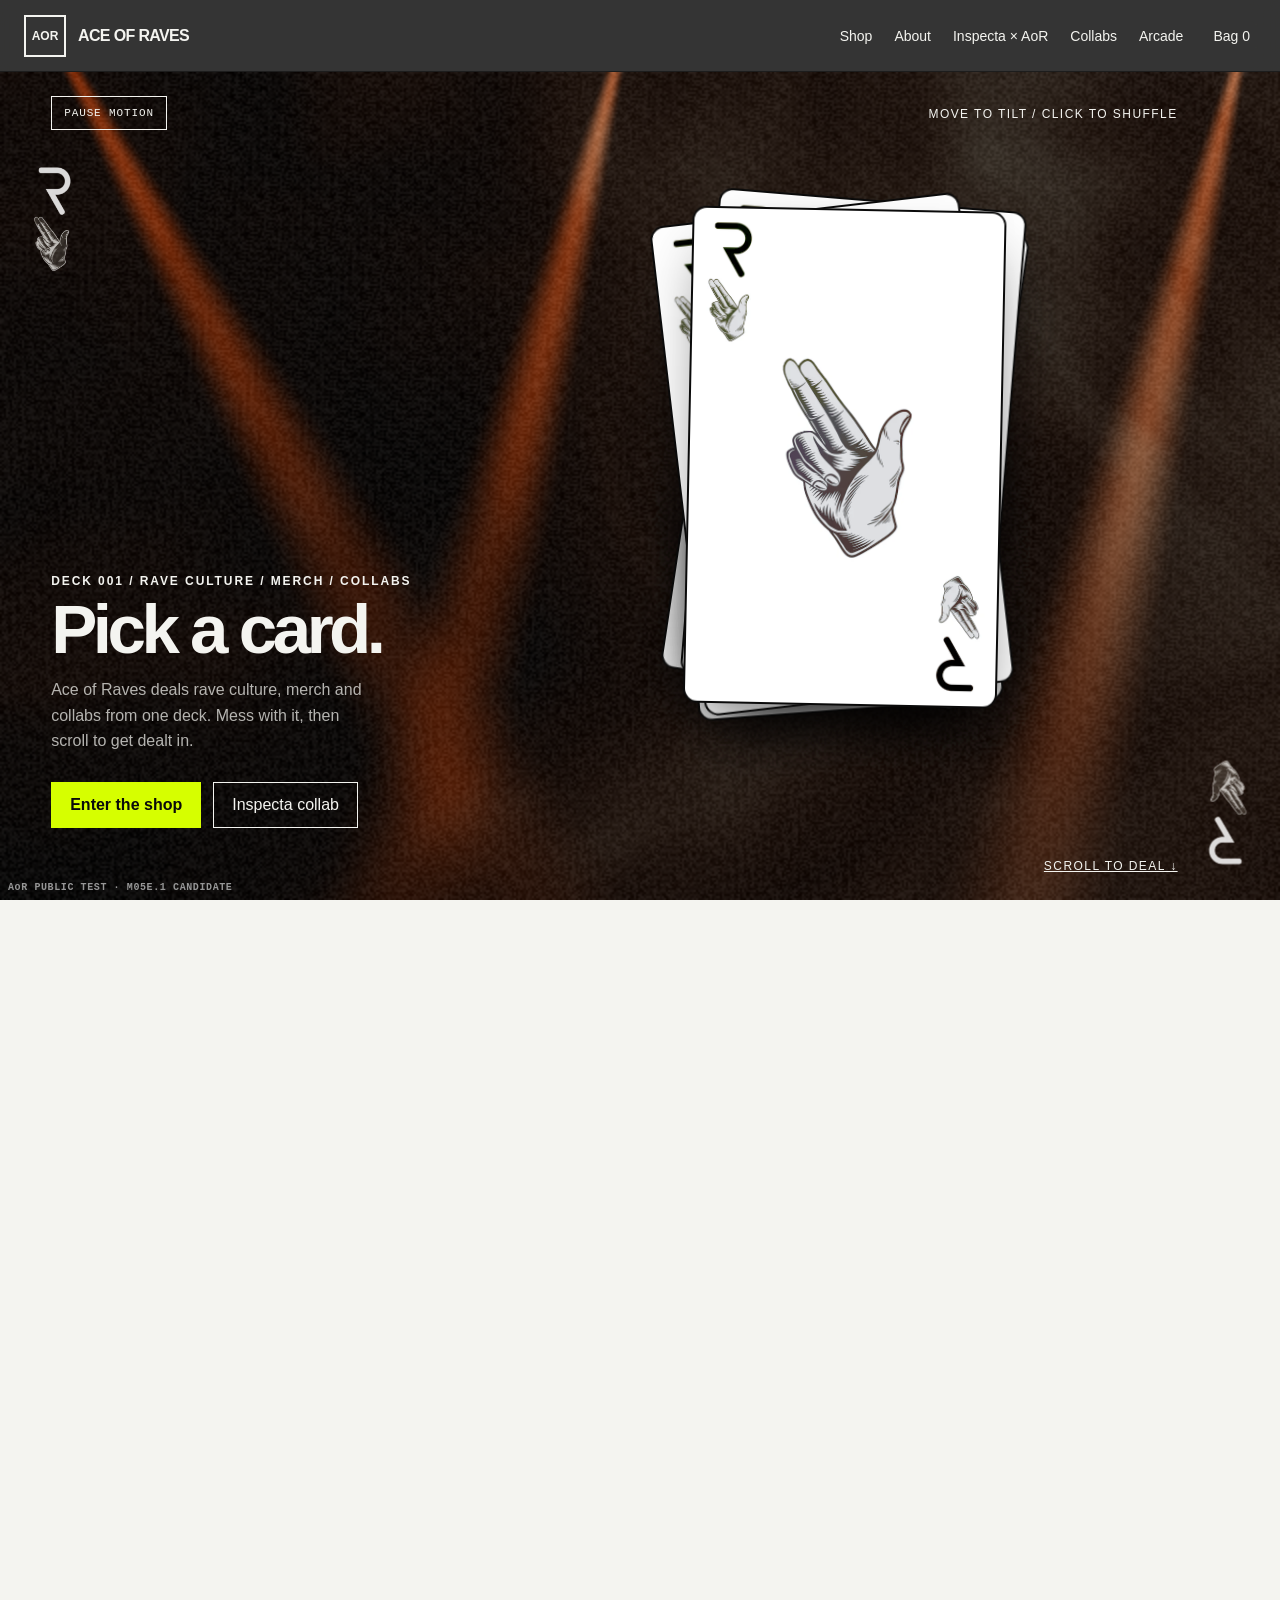
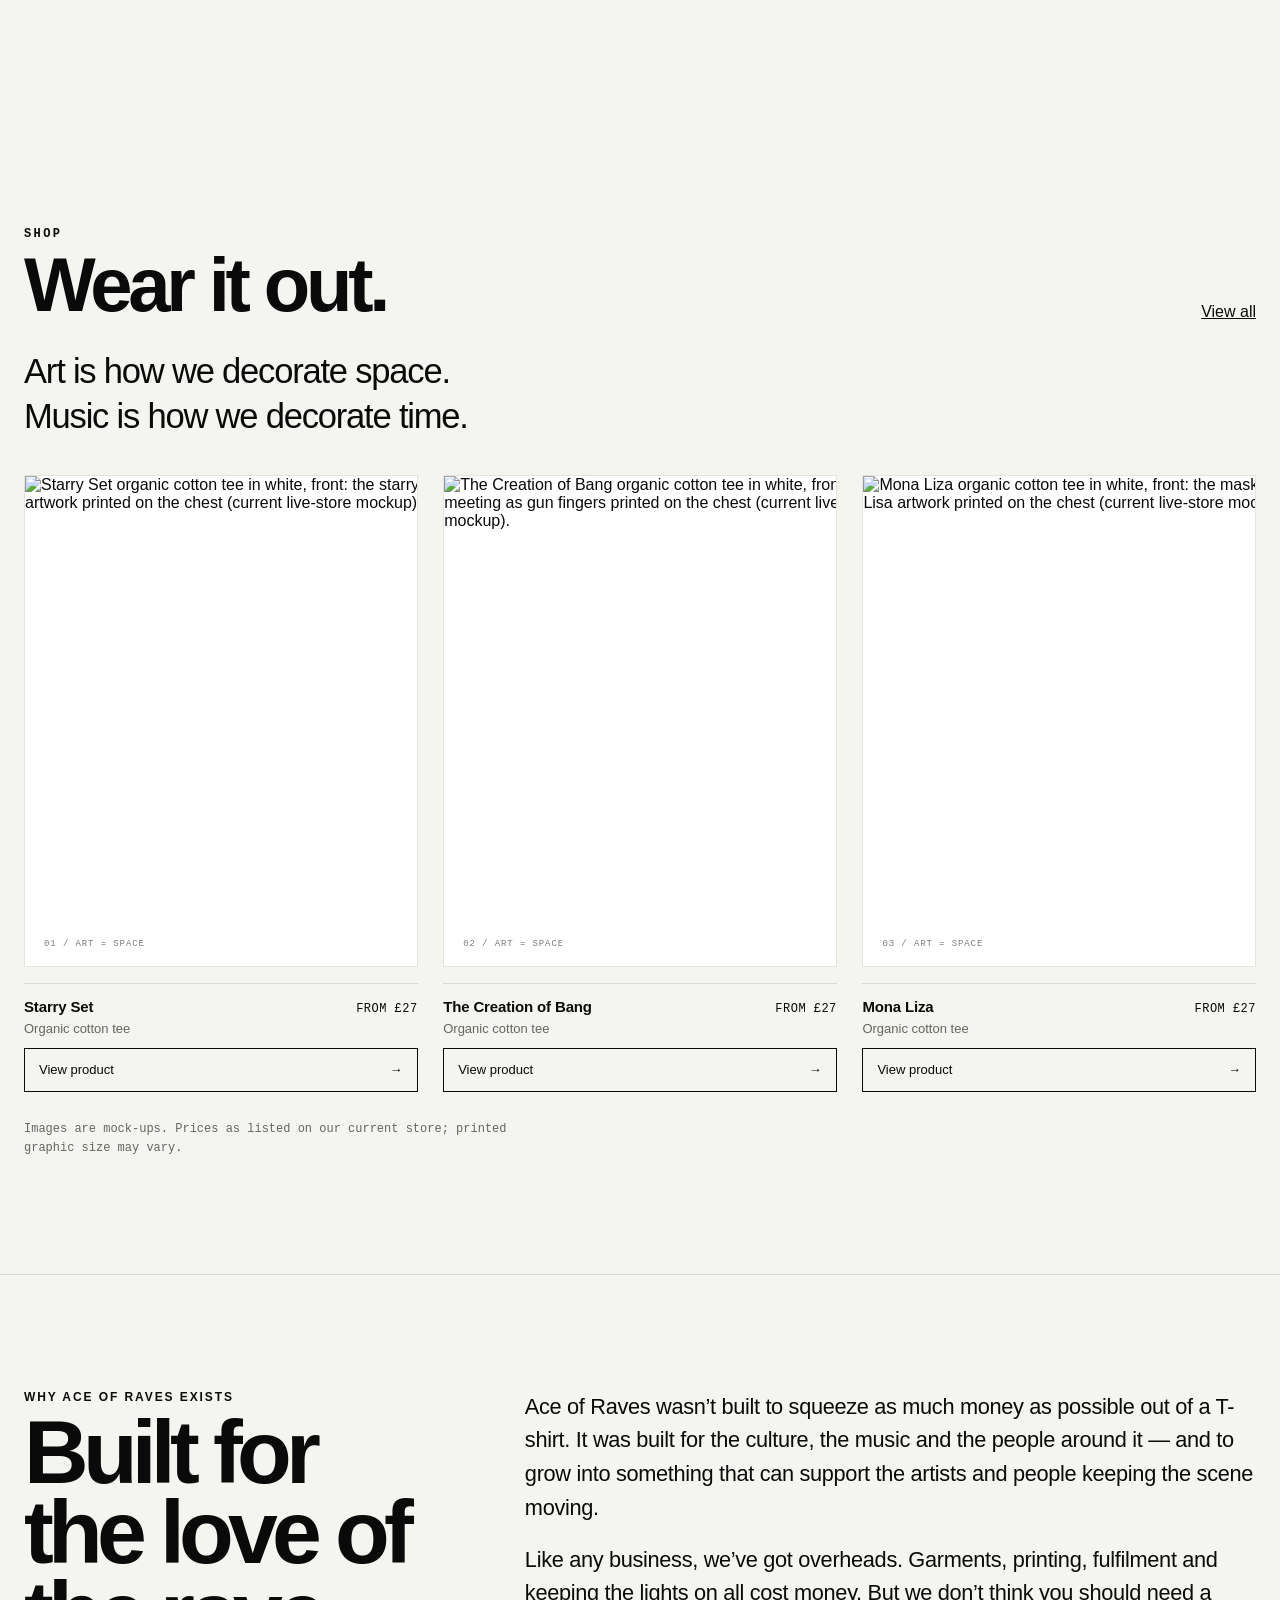
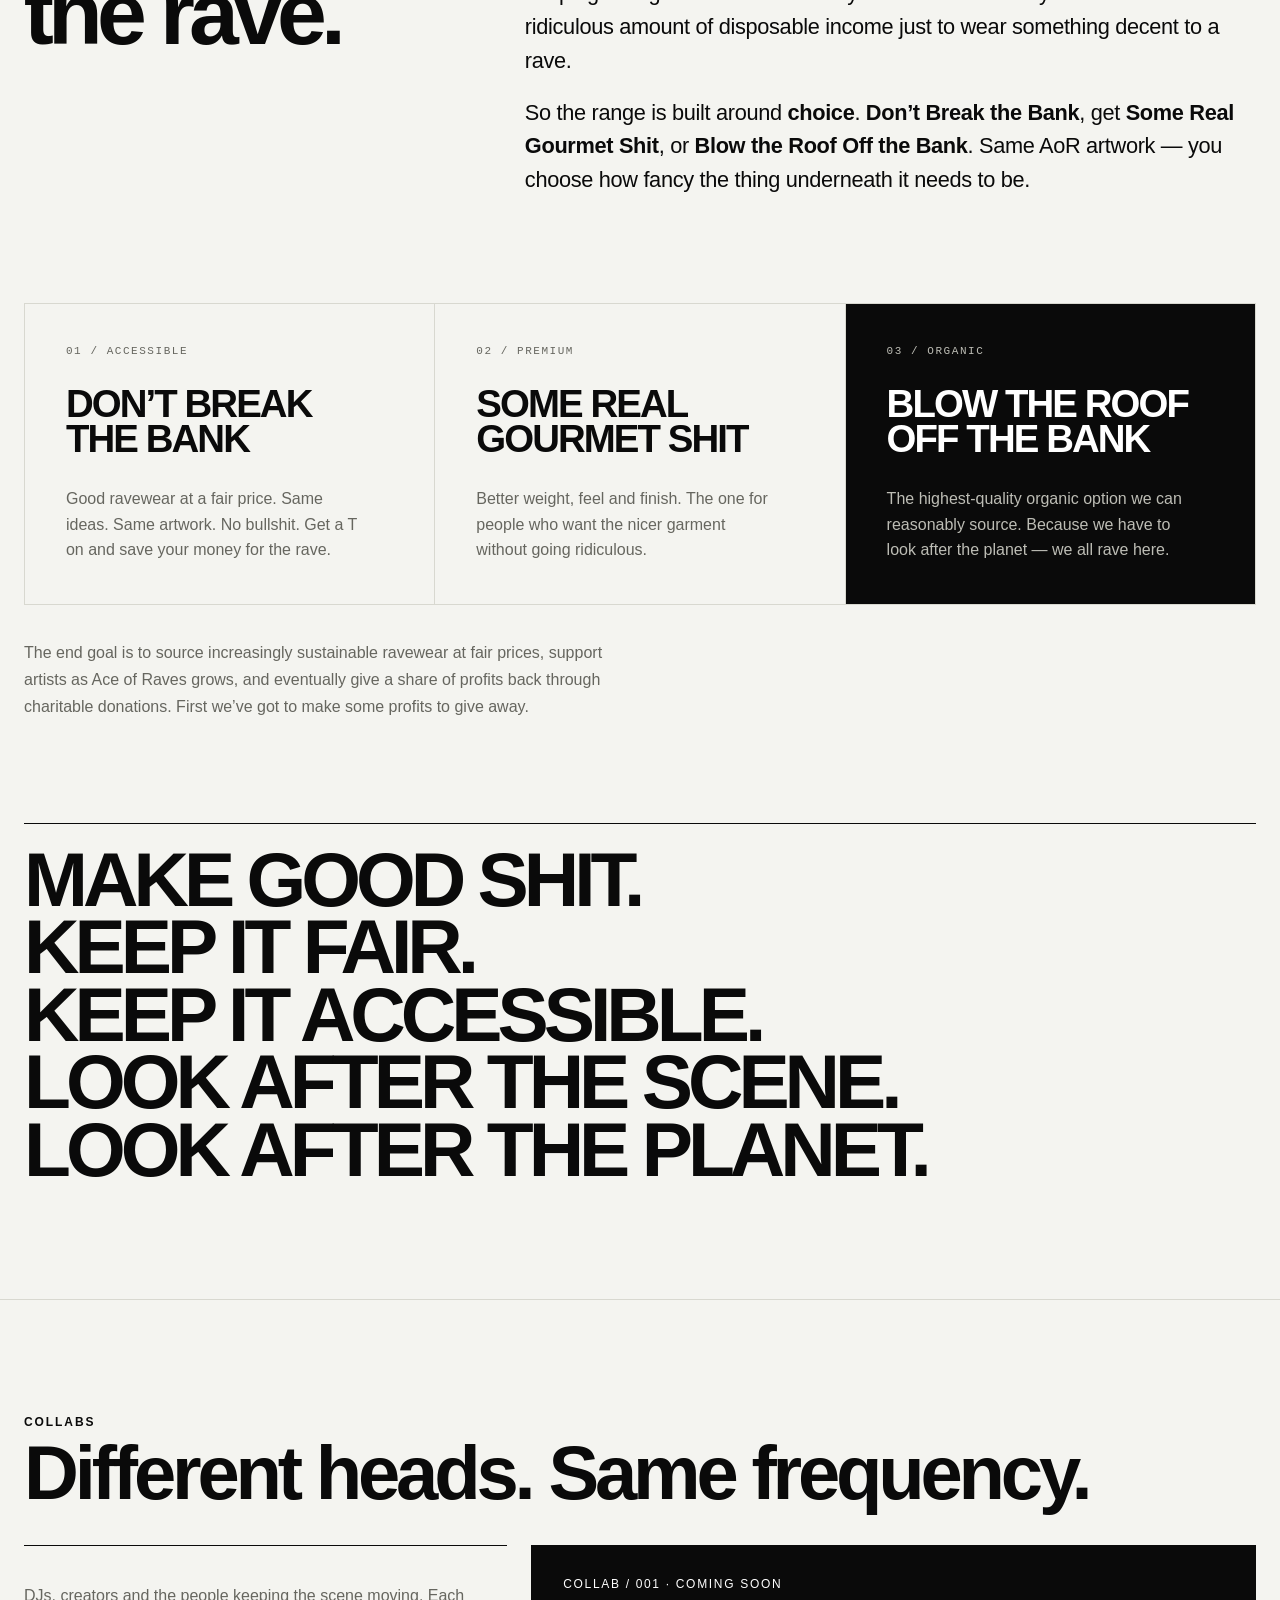
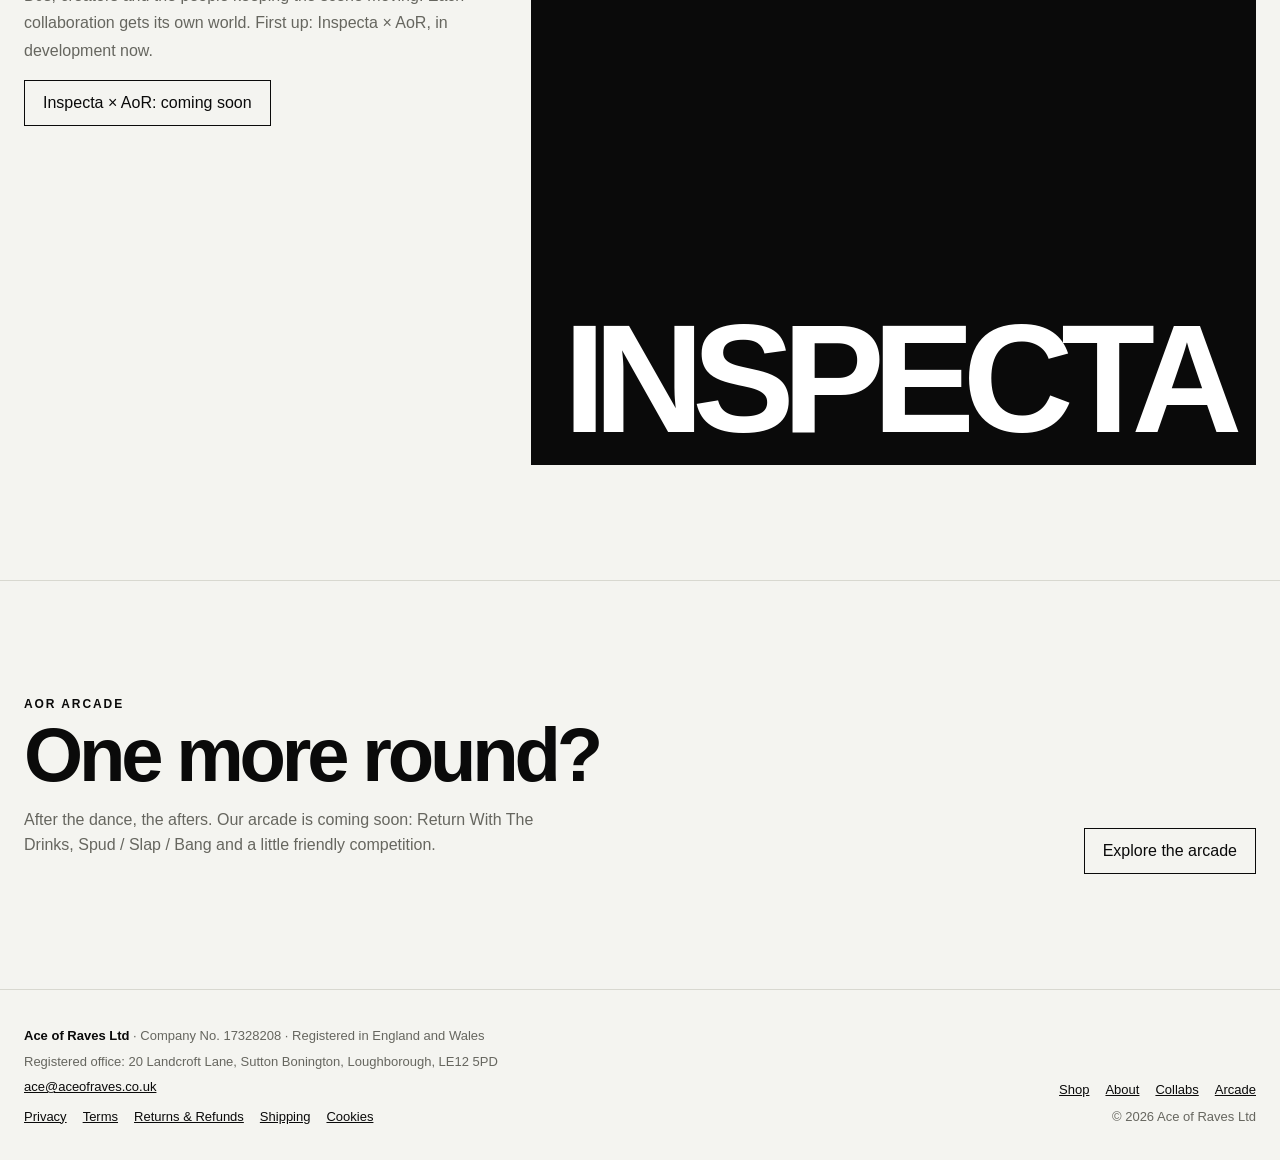
==== commit 894c452c: "AoR PUBLIC TEST: round 2 staging build (source 6e4f2cd)" ====
--- a/index.html
+++ b/index.html
@@ -1,6 +1,6 @@
 <!doctype html>
 <html lang="en-GB">
-<head><meta name="robots" content="noindex,nofollow"><meta name="aor-build" content="AoR PUBLIC TEST · M05E.1 CANDIDATE · src 10531a8">
+<head><meta name="robots" content="noindex,nofollow"><meta name="aor-build" content="AoR PUBLIC TEST · M05E.1 CANDIDATE · src 6e4f2cd">
 <meta charset="utf-8"><meta name="viewport" content="width=device-width,initial-scale=1">
 <meta name="theme-color" content="#0a0a0a">
 <meta name="description" content="Ace of Raves — rave culture, merch, collaborations and arcade nonsense.">
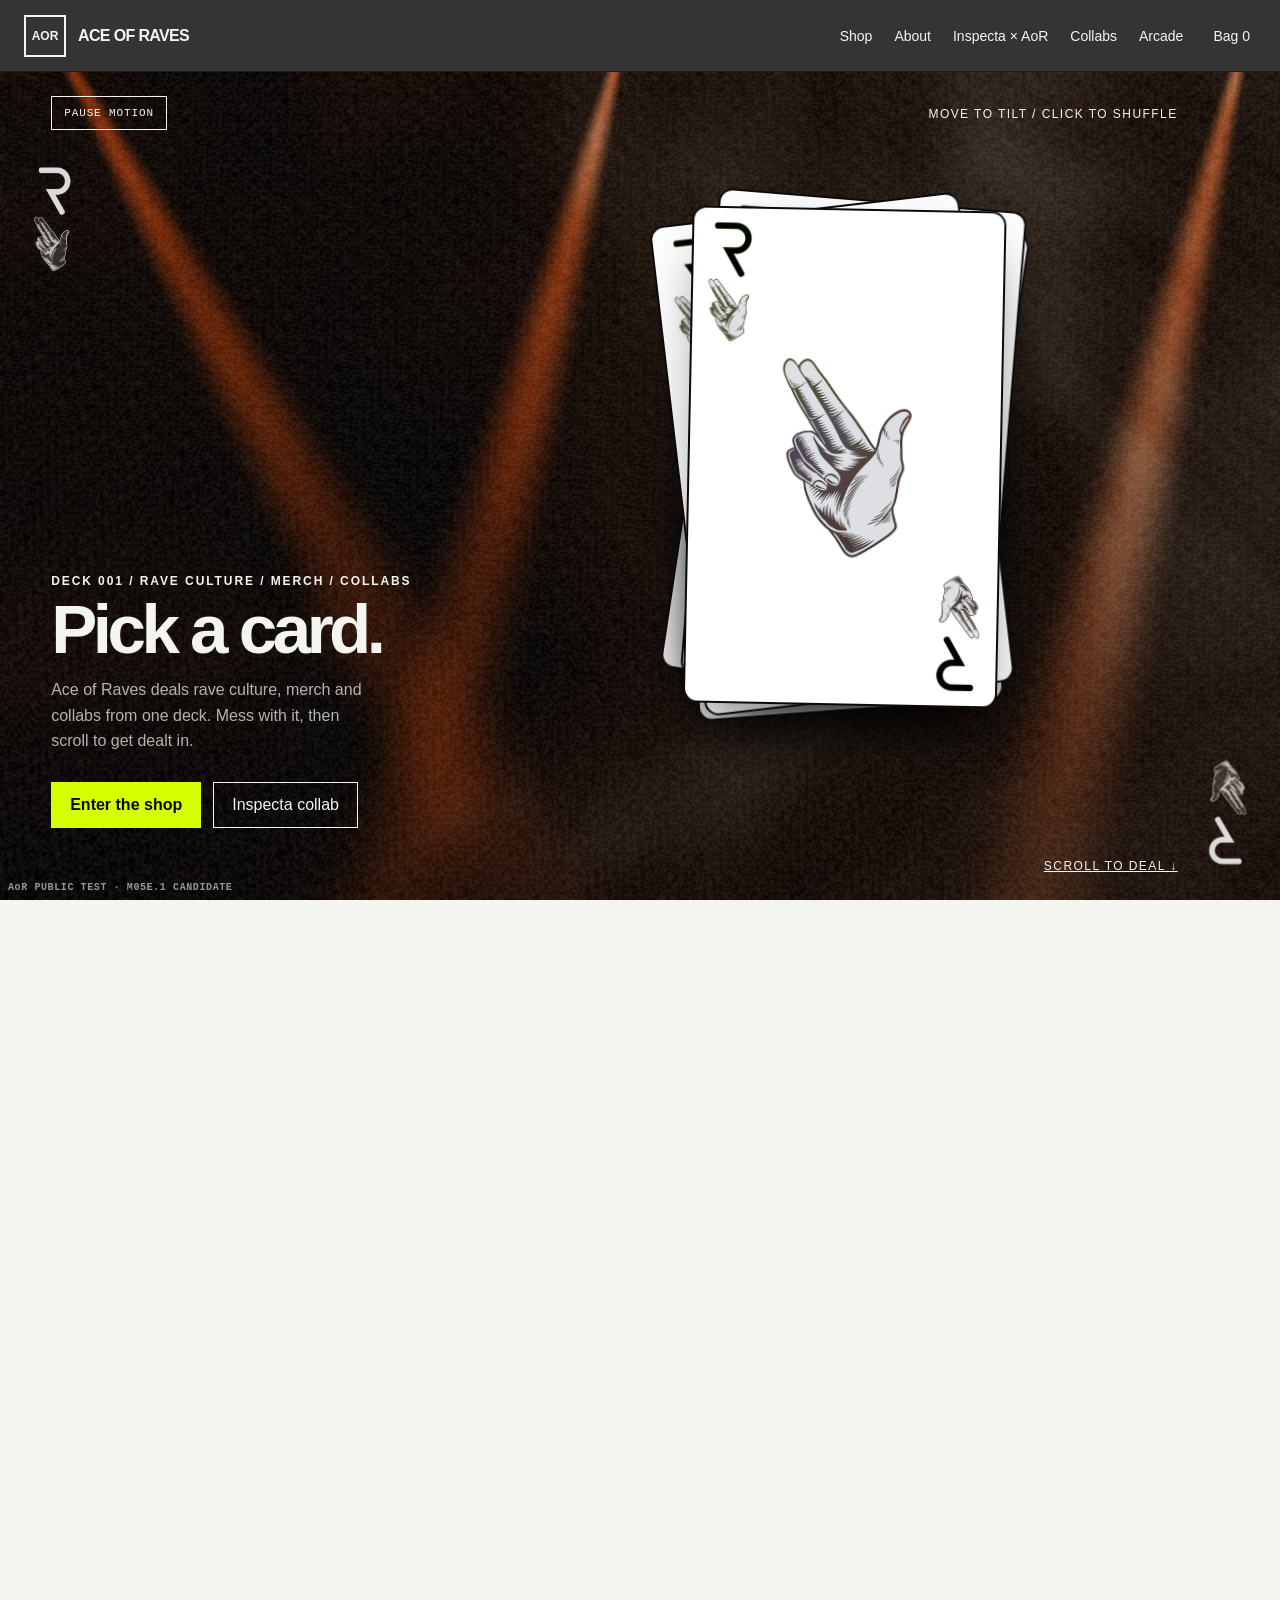
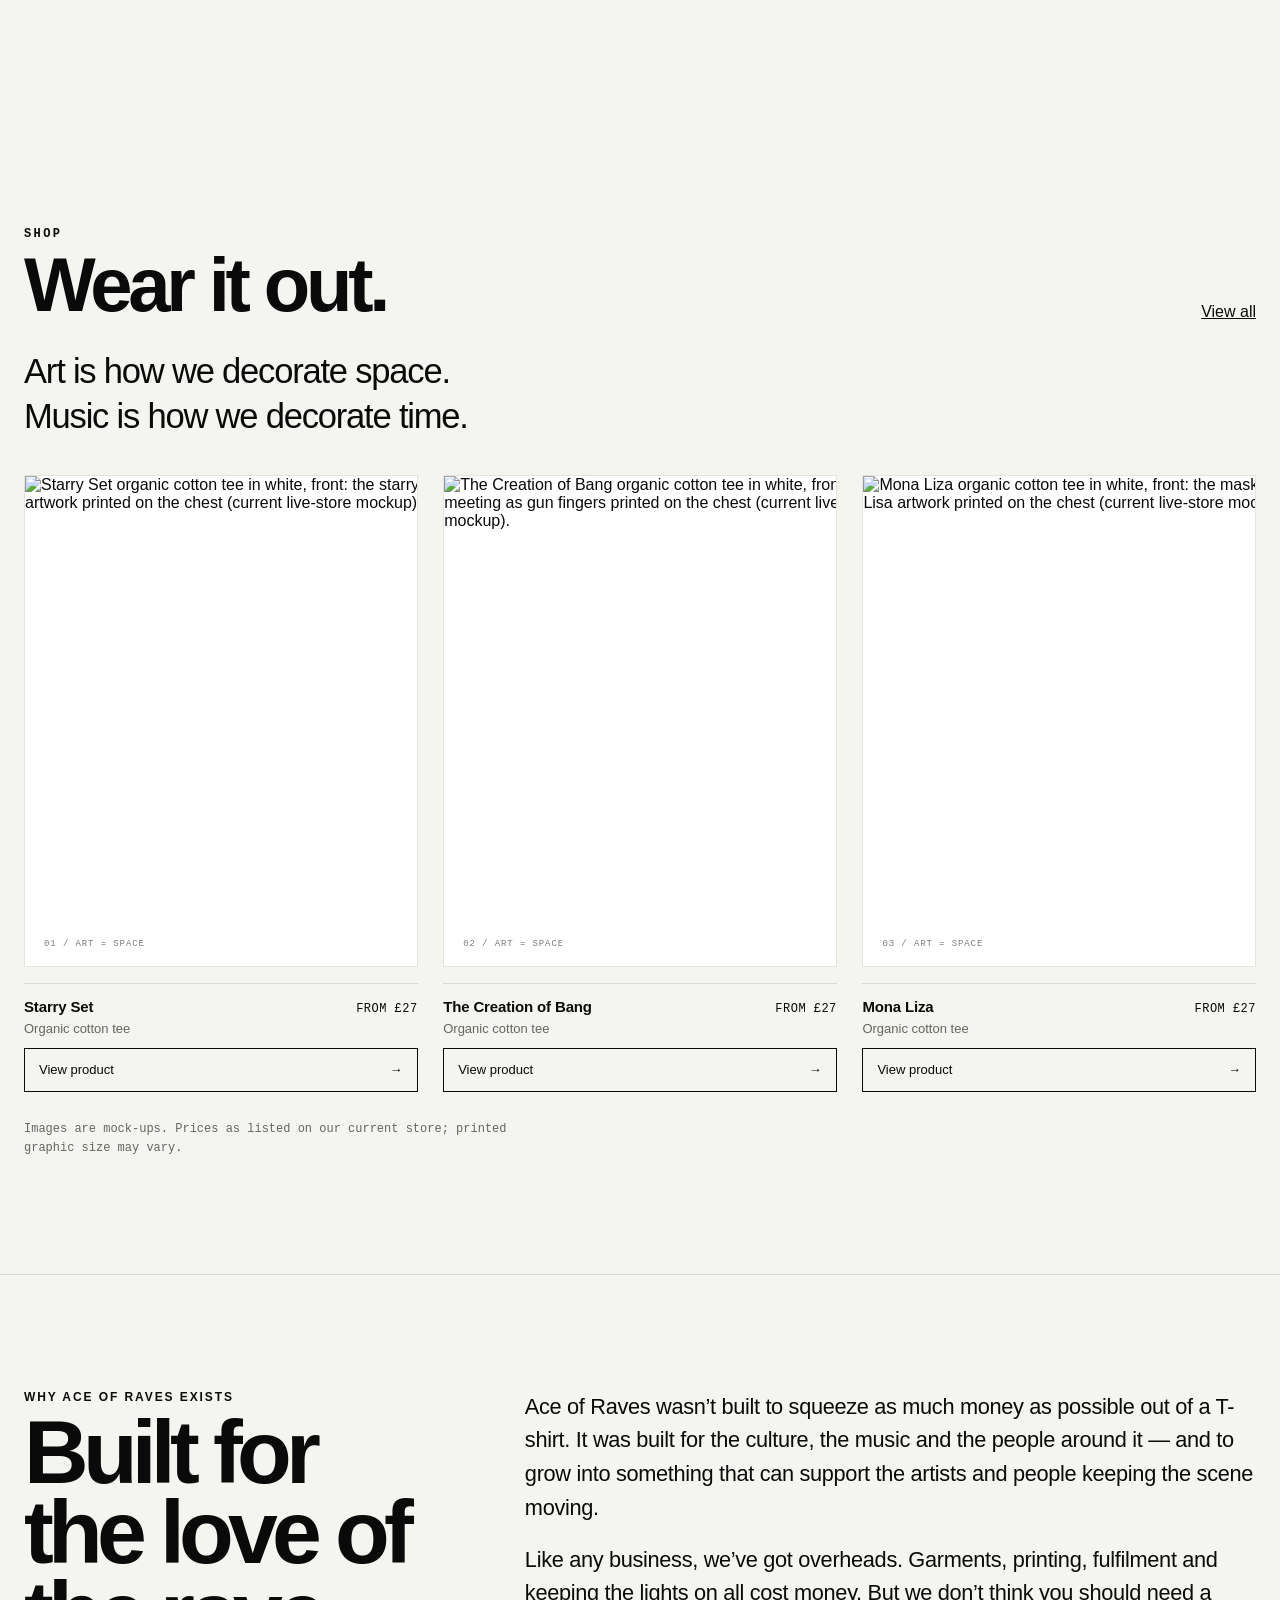
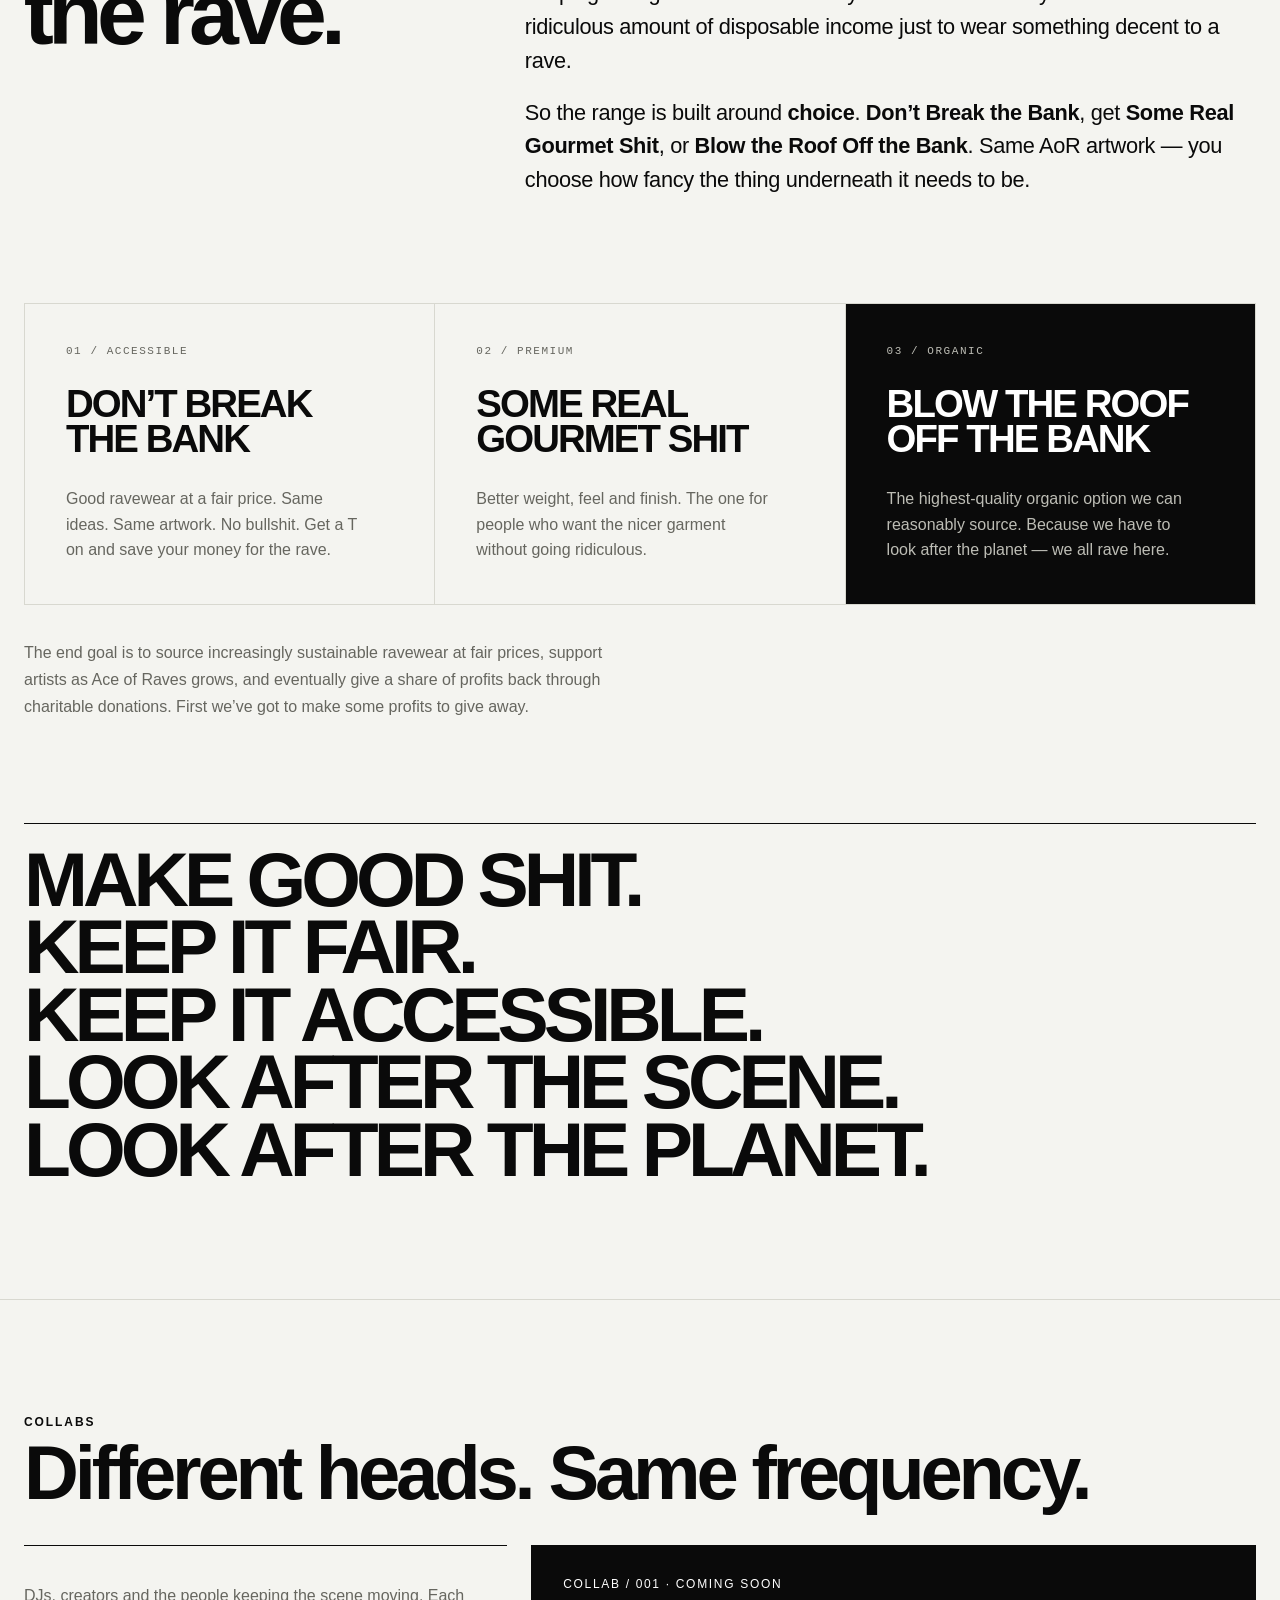
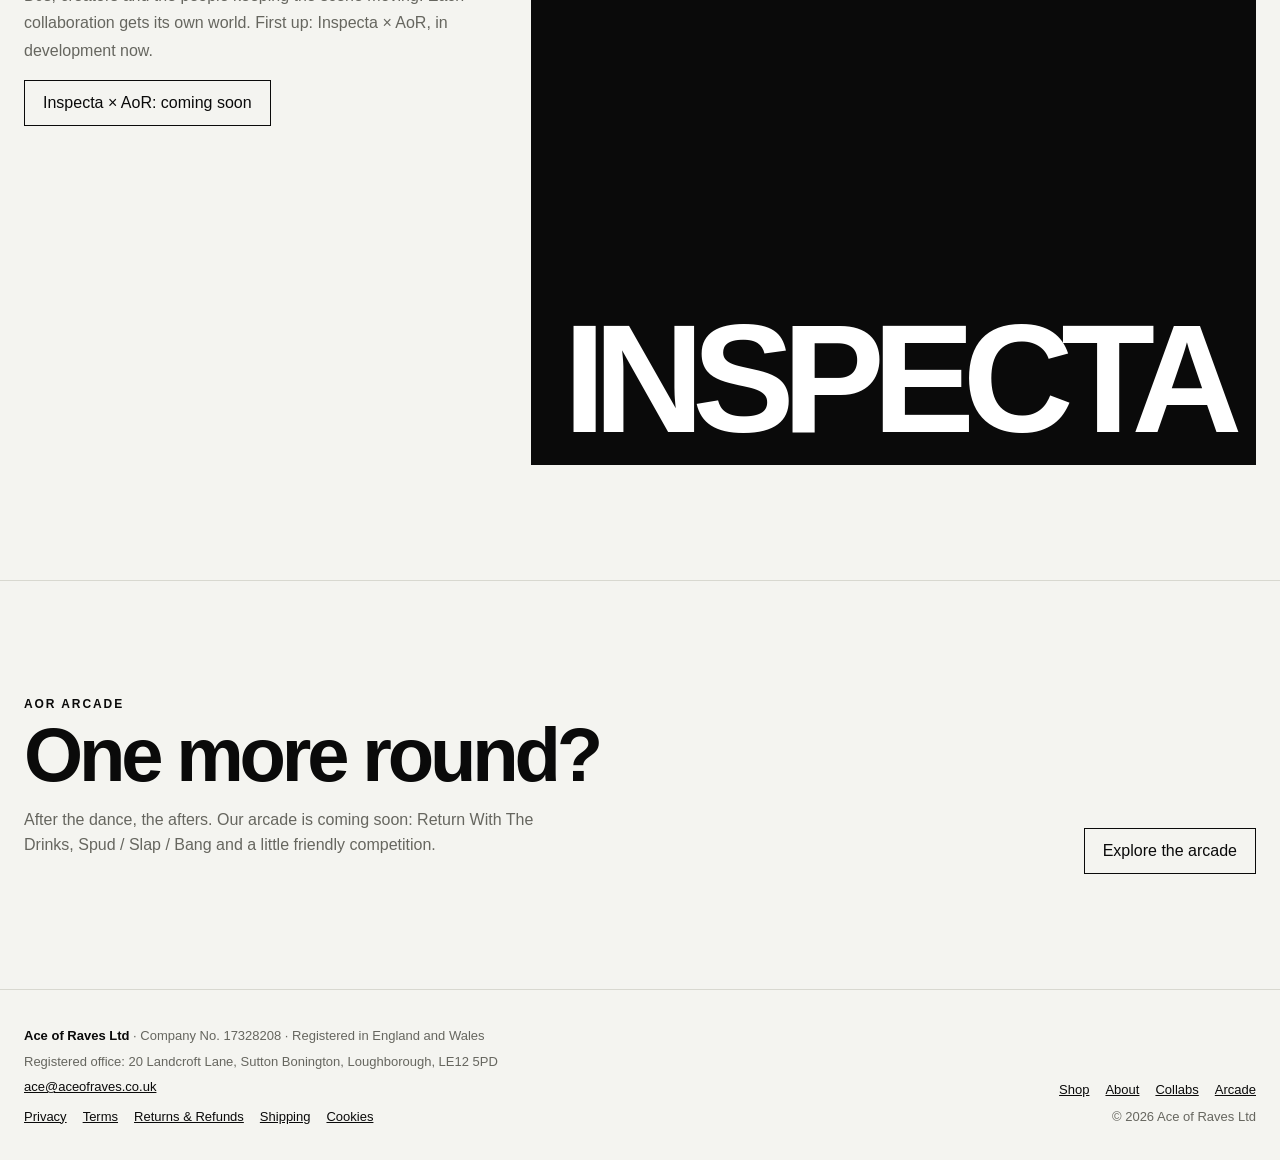
==== commit 89bc6a21: "AoR PUBLIC TEST: shoe-driven walk cycle staging build (source ba8fd3a)" ====
--- a/index.html
+++ b/index.html
@@ -1,6 +1,6 @@
 <!doctype html>
 <html lang="en-GB">
-<head><meta name="robots" content="noindex,nofollow"><meta name="aor-build" content="AoR PUBLIC TEST · M05E.1 CANDIDATE · src 6e4f2cd">
+<head><meta name="robots" content="noindex,nofollow"><meta name="aor-build" content="AoR PUBLIC TEST · M05E.1 CANDIDATE · src ba8fd3a">
 <meta charset="utf-8"><meta name="viewport" content="width=device-width,initial-scale=1">
 <meta name="theme-color" content="#0a0a0a">
 <meta name="description" content="Ace of Raves — rave culture, merch, collaborations and arcade nonsense.">
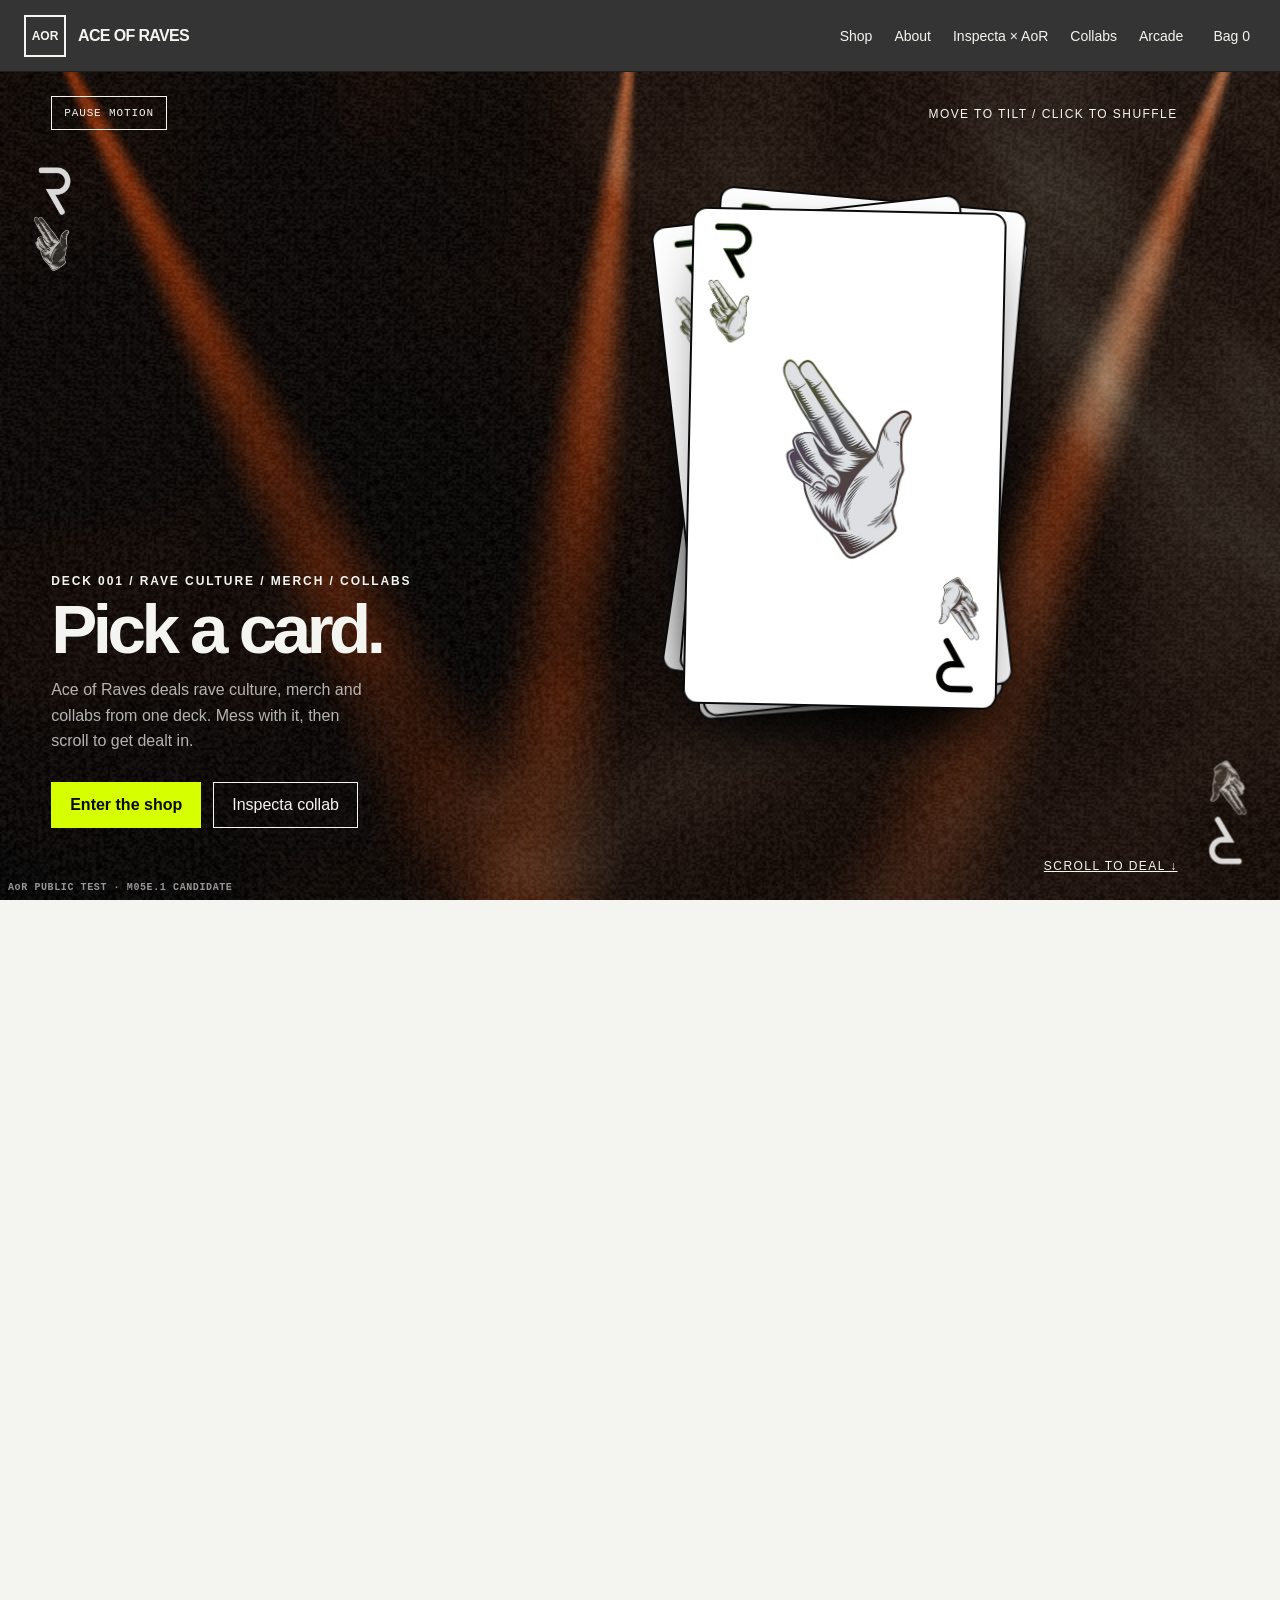
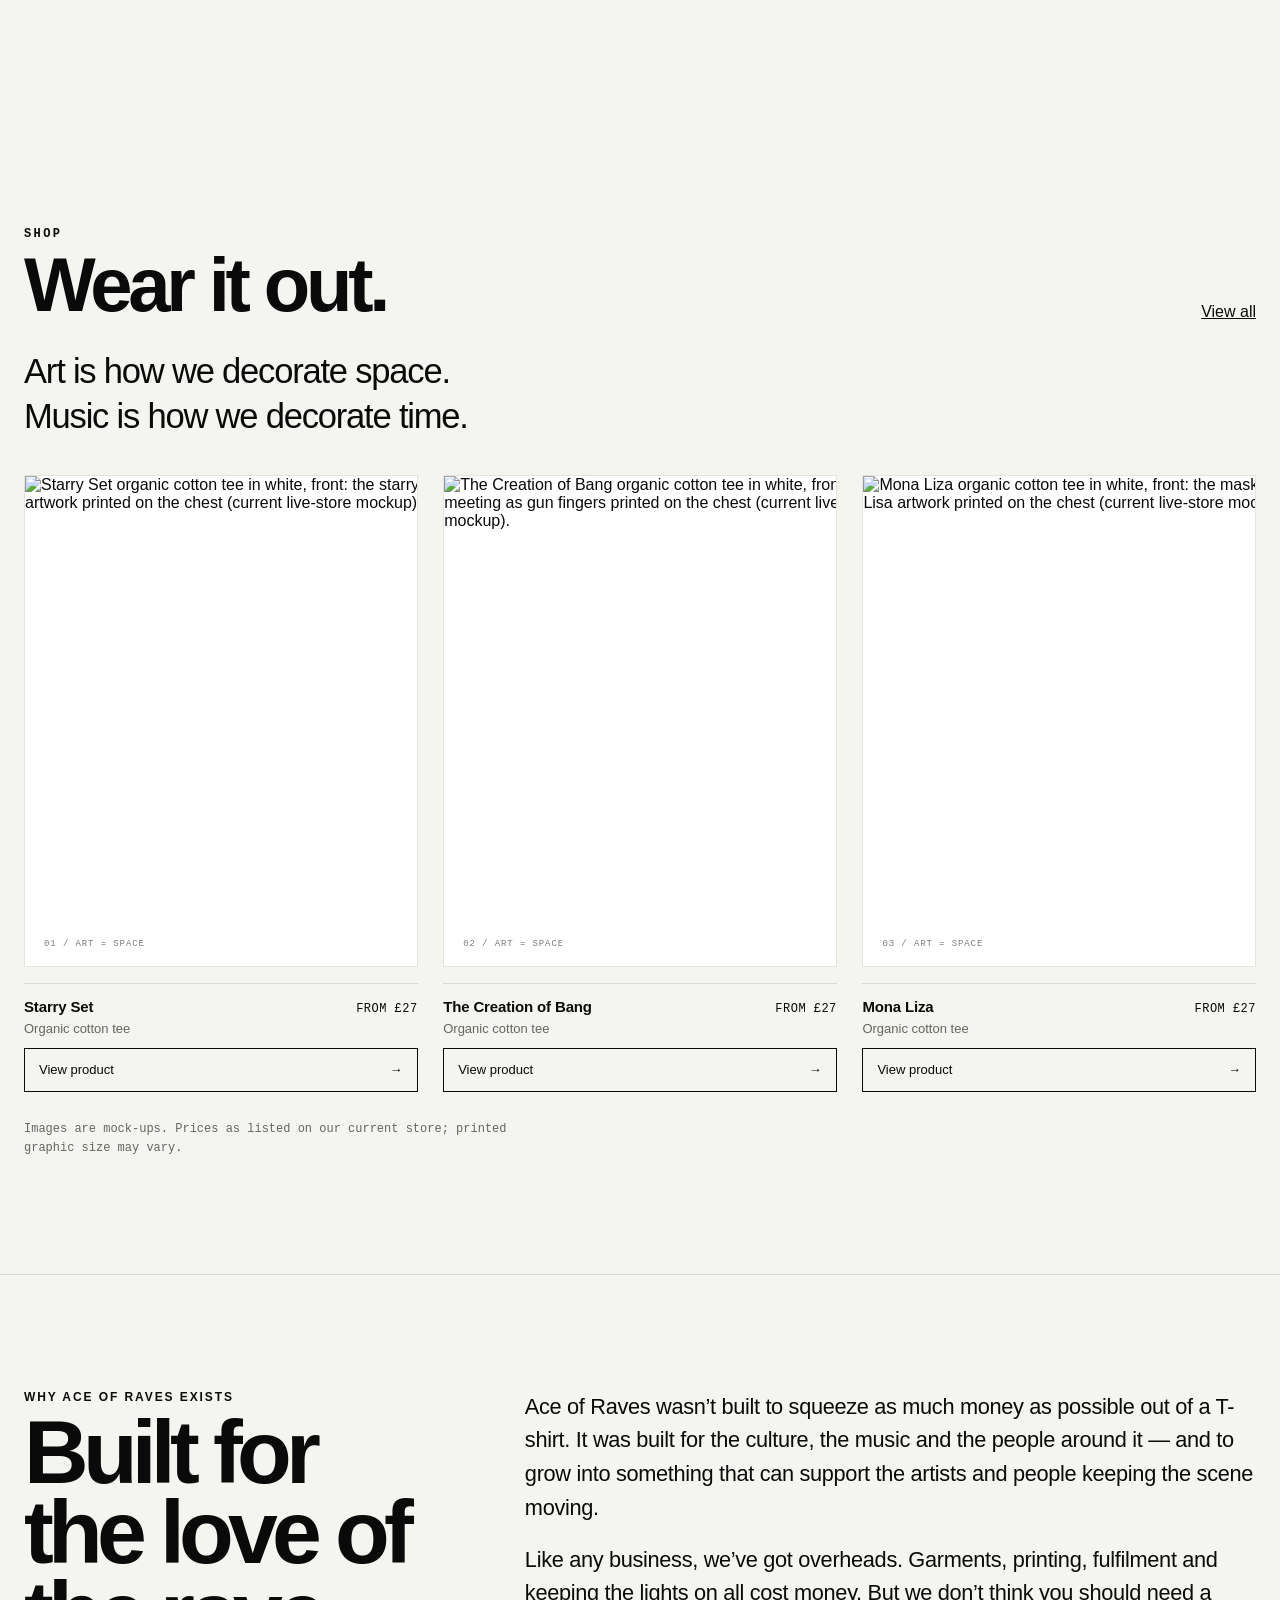
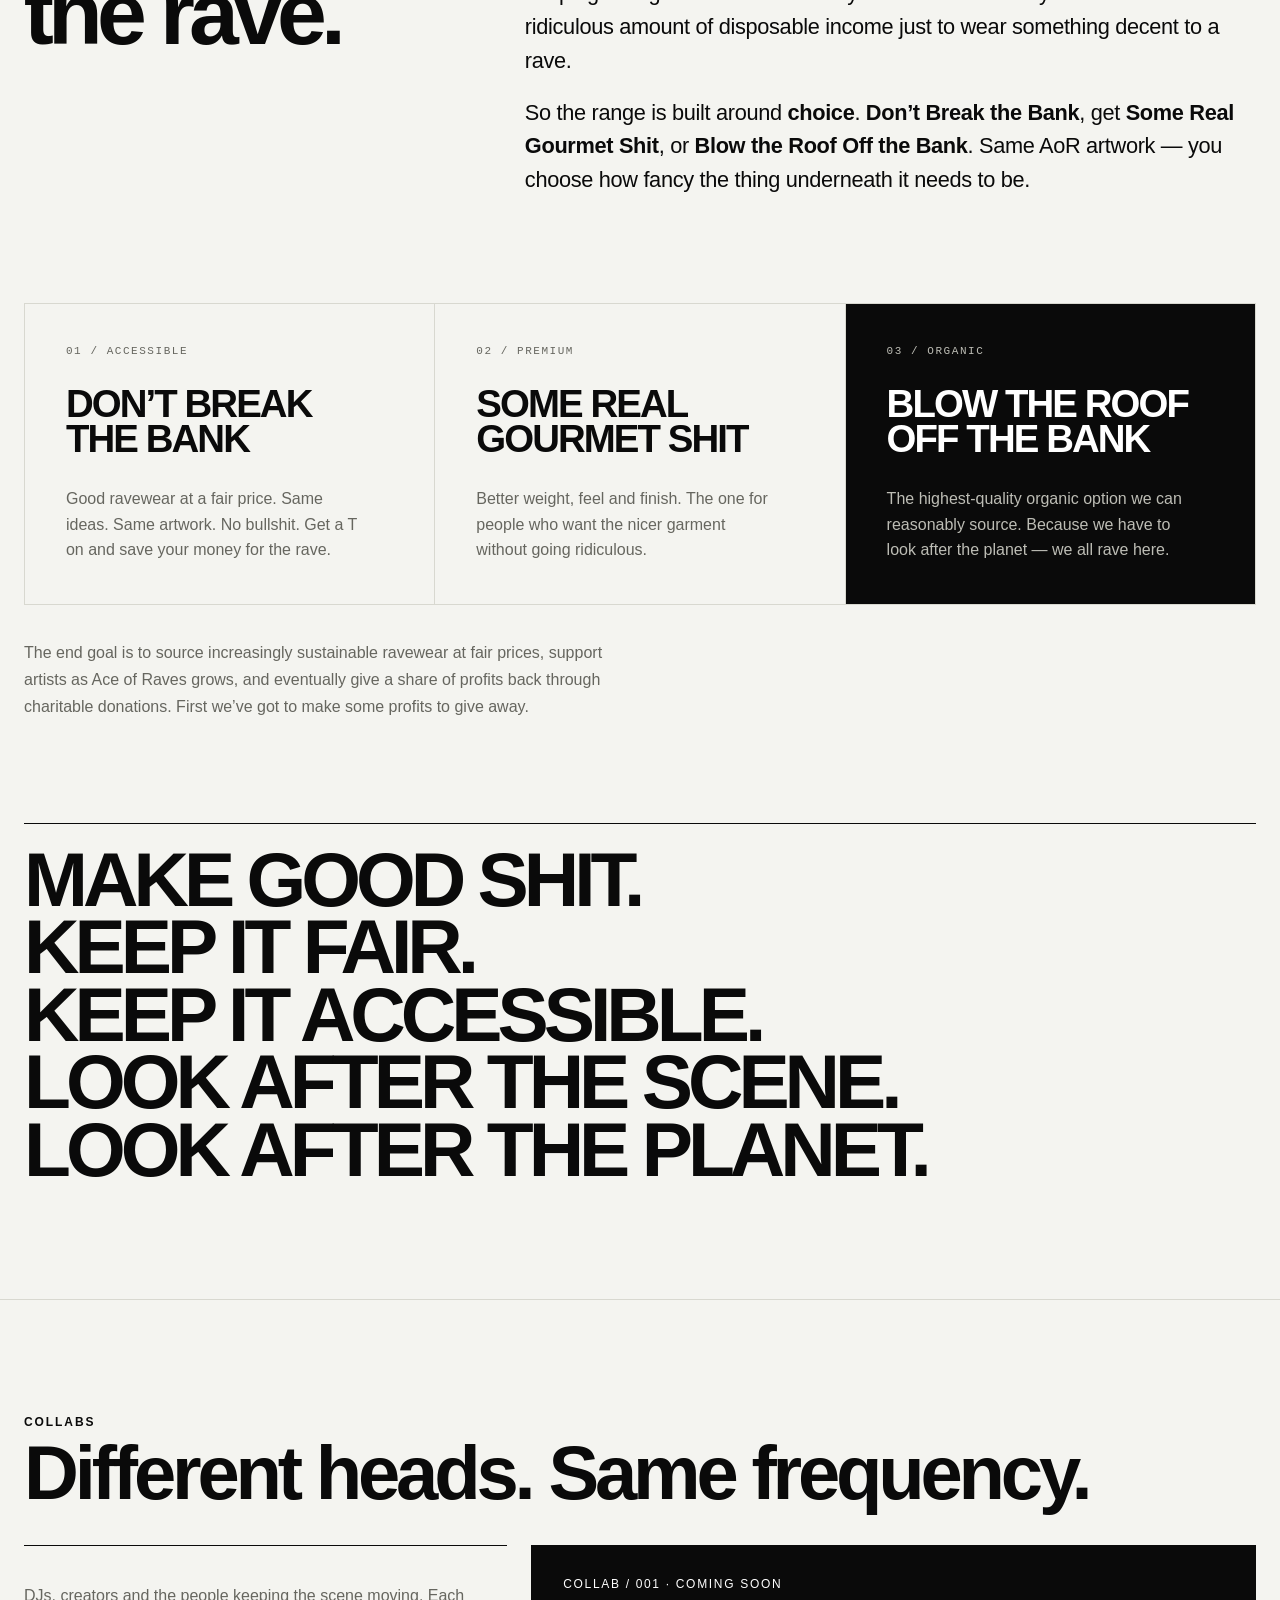
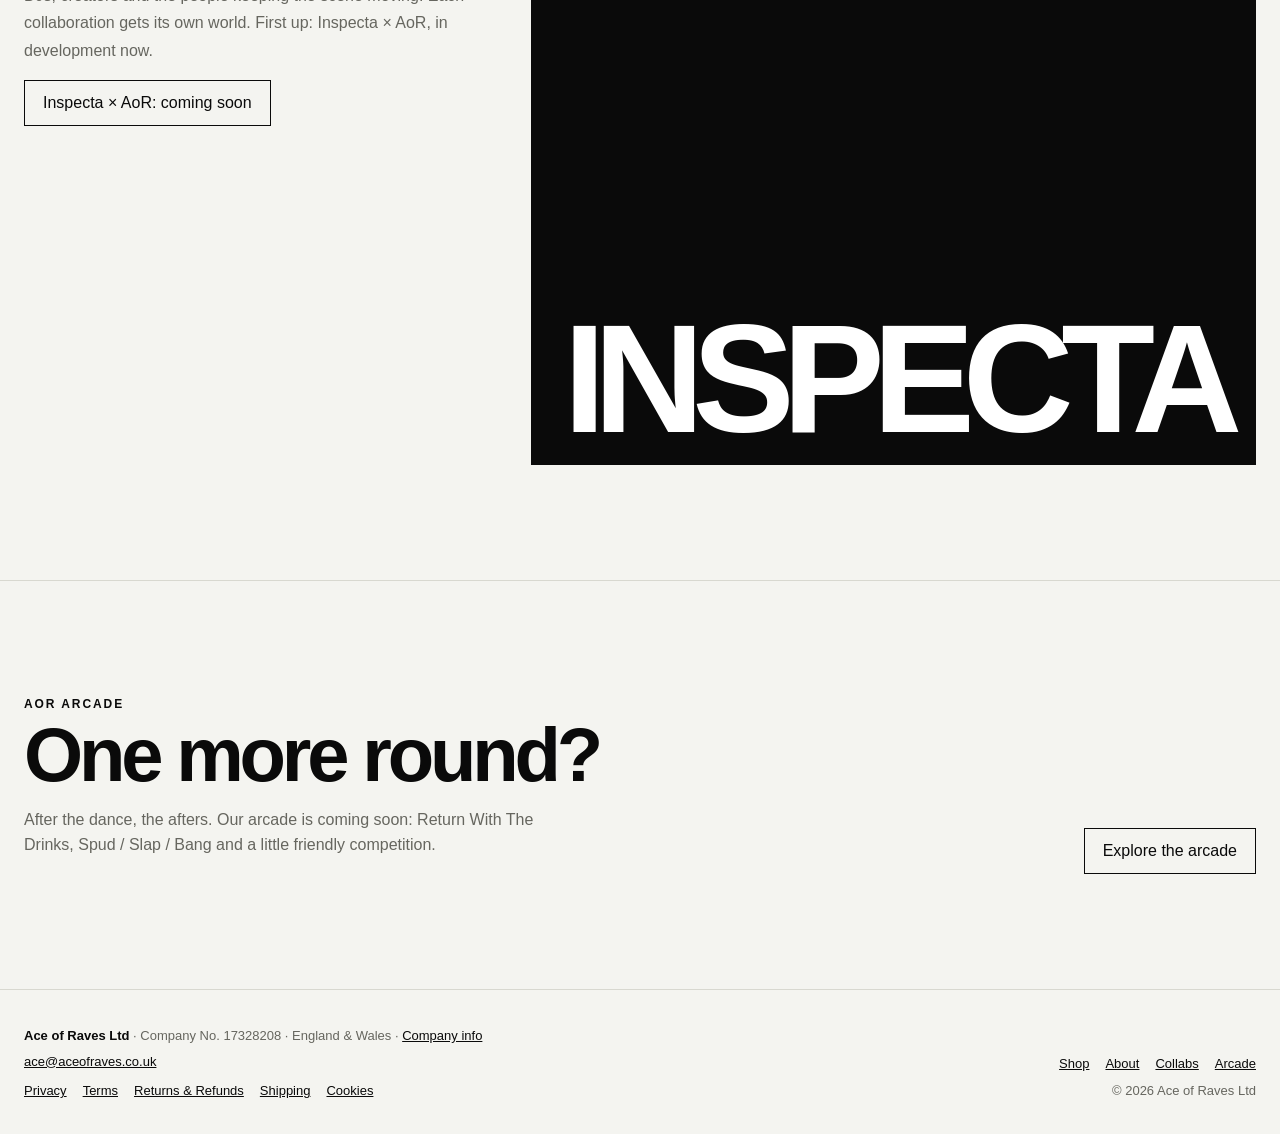
==== commit 501c3415: "AoR PUBLIC TEST: one-stomp Bouncer, rigid-shoe walk, company info footer (source fb29ec4)" ====
--- a/index.html
+++ b/index.html
@@ -1,6 +1,6 @@
 <!doctype html>
 <html lang="en-GB">
-<head><meta name="robots" content="noindex,nofollow"><meta name="aor-build" content="AoR PUBLIC TEST · M05E.1 CANDIDATE · src ba8fd3a">
+<head><meta name="robots" content="noindex,nofollow"><meta name="aor-build" content="AoR PUBLIC TEST · M05E.1 CANDIDATE · src fb29ec4">
 <meta charset="utf-8"><meta name="viewport" content="width=device-width,initial-scale=1">
 <meta name="theme-color" content="#0a0a0a">
 <meta name="description" content="Ace of Raves — rave culture, merch, collaborations and arcade nonsense.">
@@ -102,8 +102,7 @@
 </main>
 <footer class="site-footer">
   <div class="legal-footer">
-    <p><strong>Ace of Raves Ltd</strong> · Company No. 17328208 · Registered in England and Wales</p>
-    <p>Registered office: 20 Landcroft Lane, Sutton Bonington, Loughborough, LE12 5PD</p>
+    <p><strong>Ace of Raves Ltd</strong> · Company No. 17328208 · England &amp; Wales · <a href="company.html">Company info</a></p>
     <p><a href="mailto:ace@aceofraves.co.uk">ace@aceofraves.co.uk</a></p>
     <nav aria-label="Legal">
       <a href="privacy.html">Privacy</a>
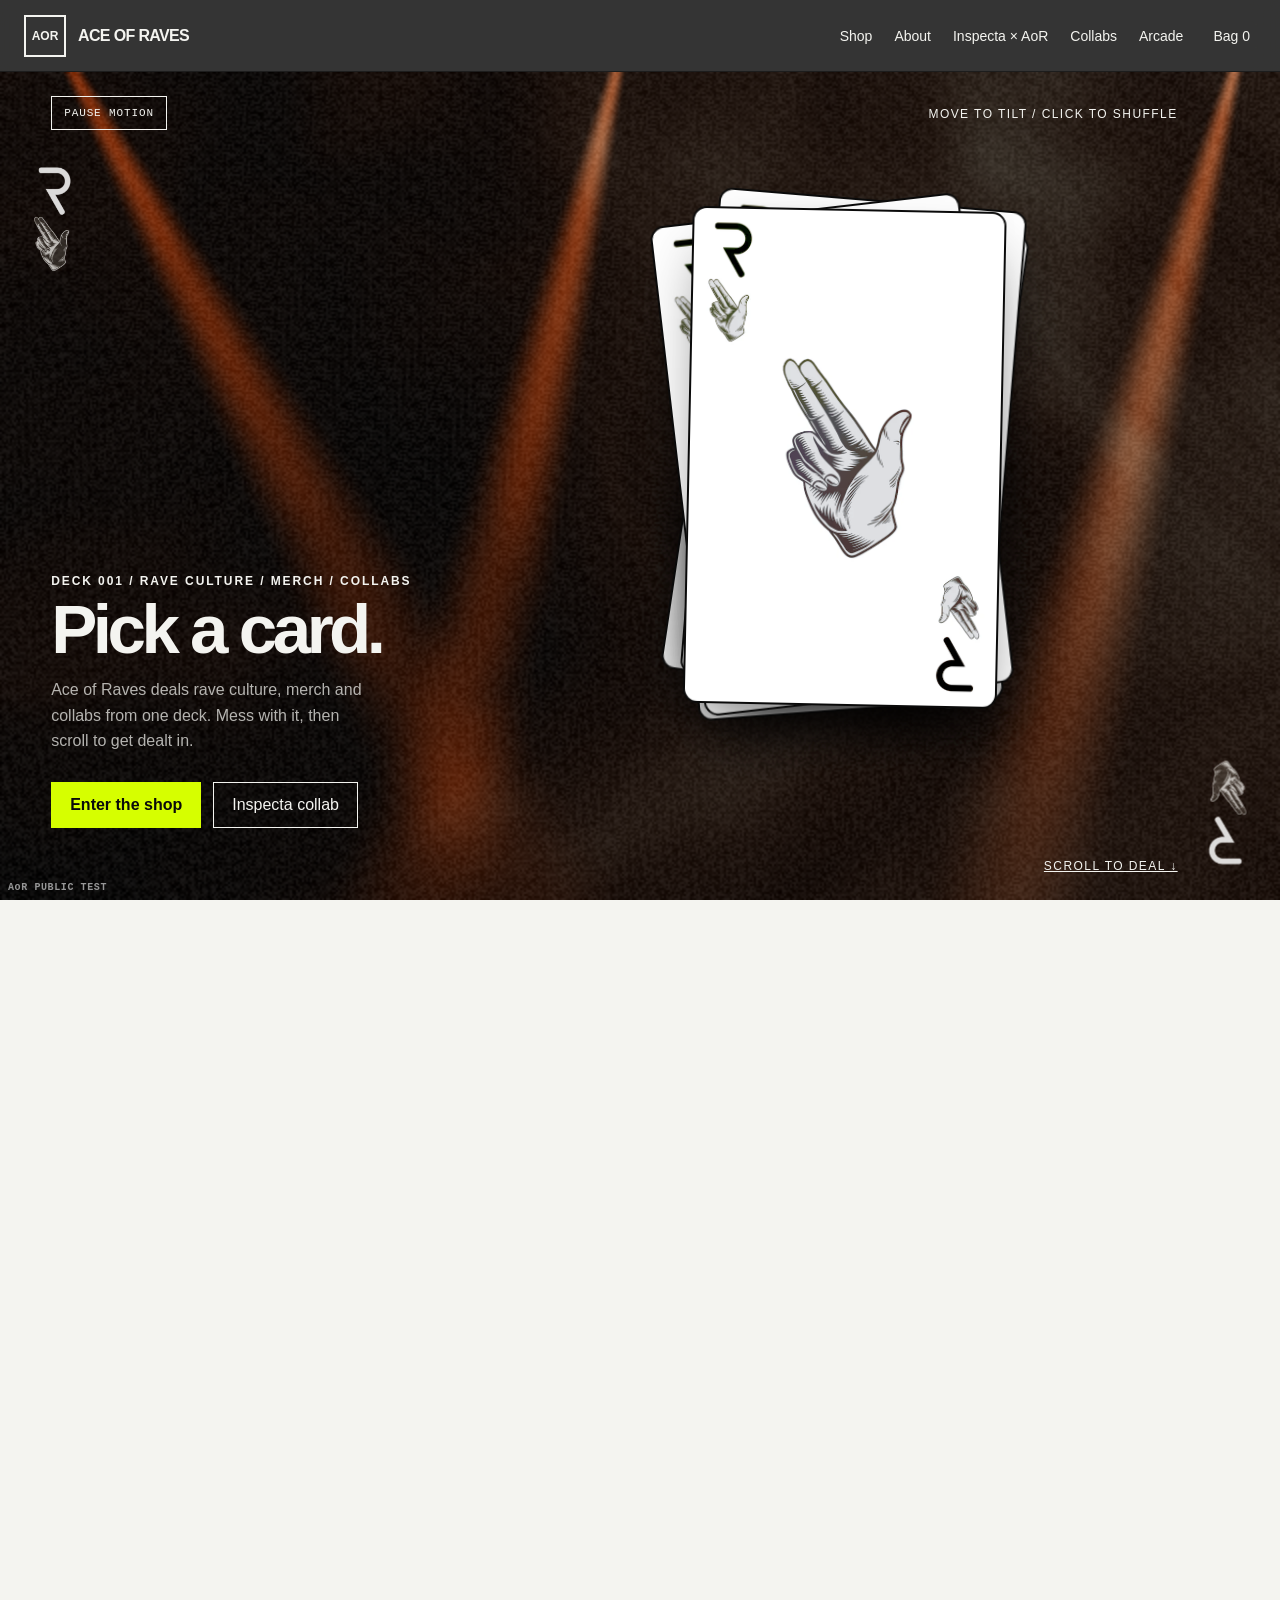
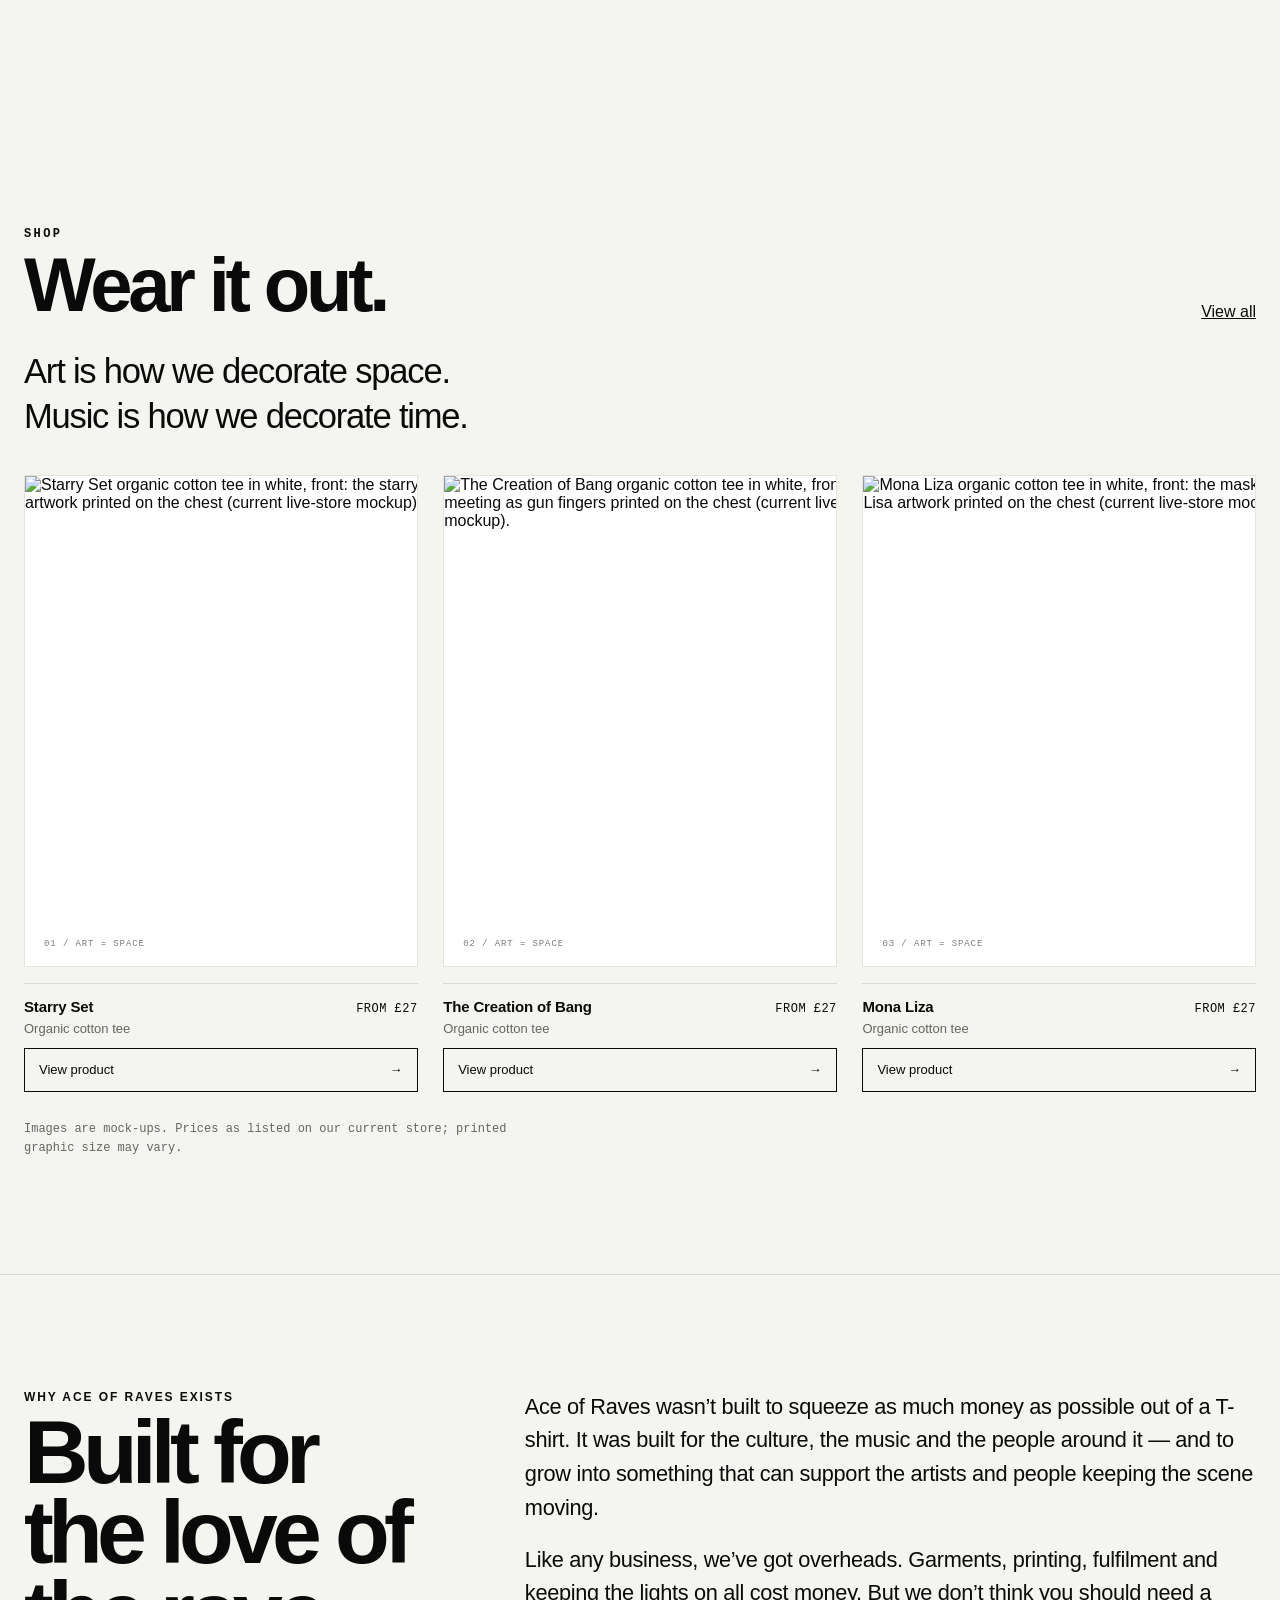
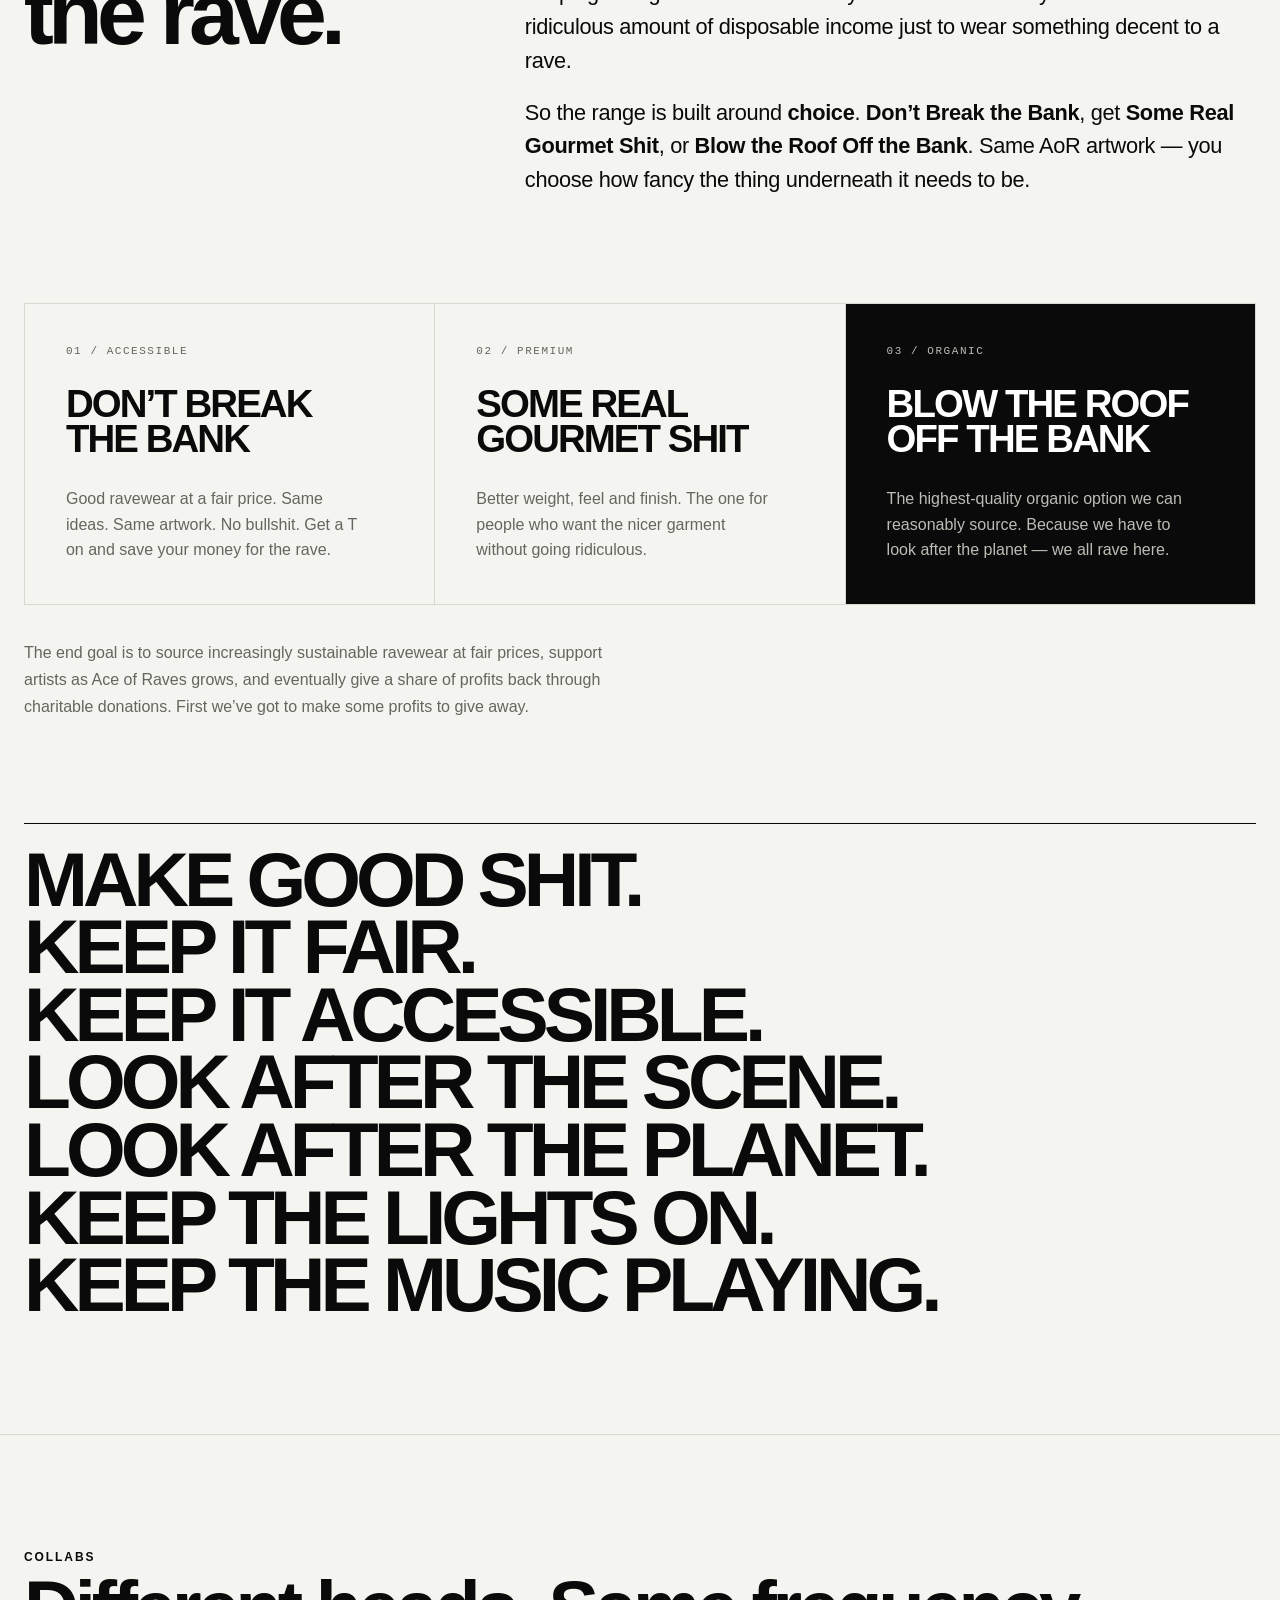
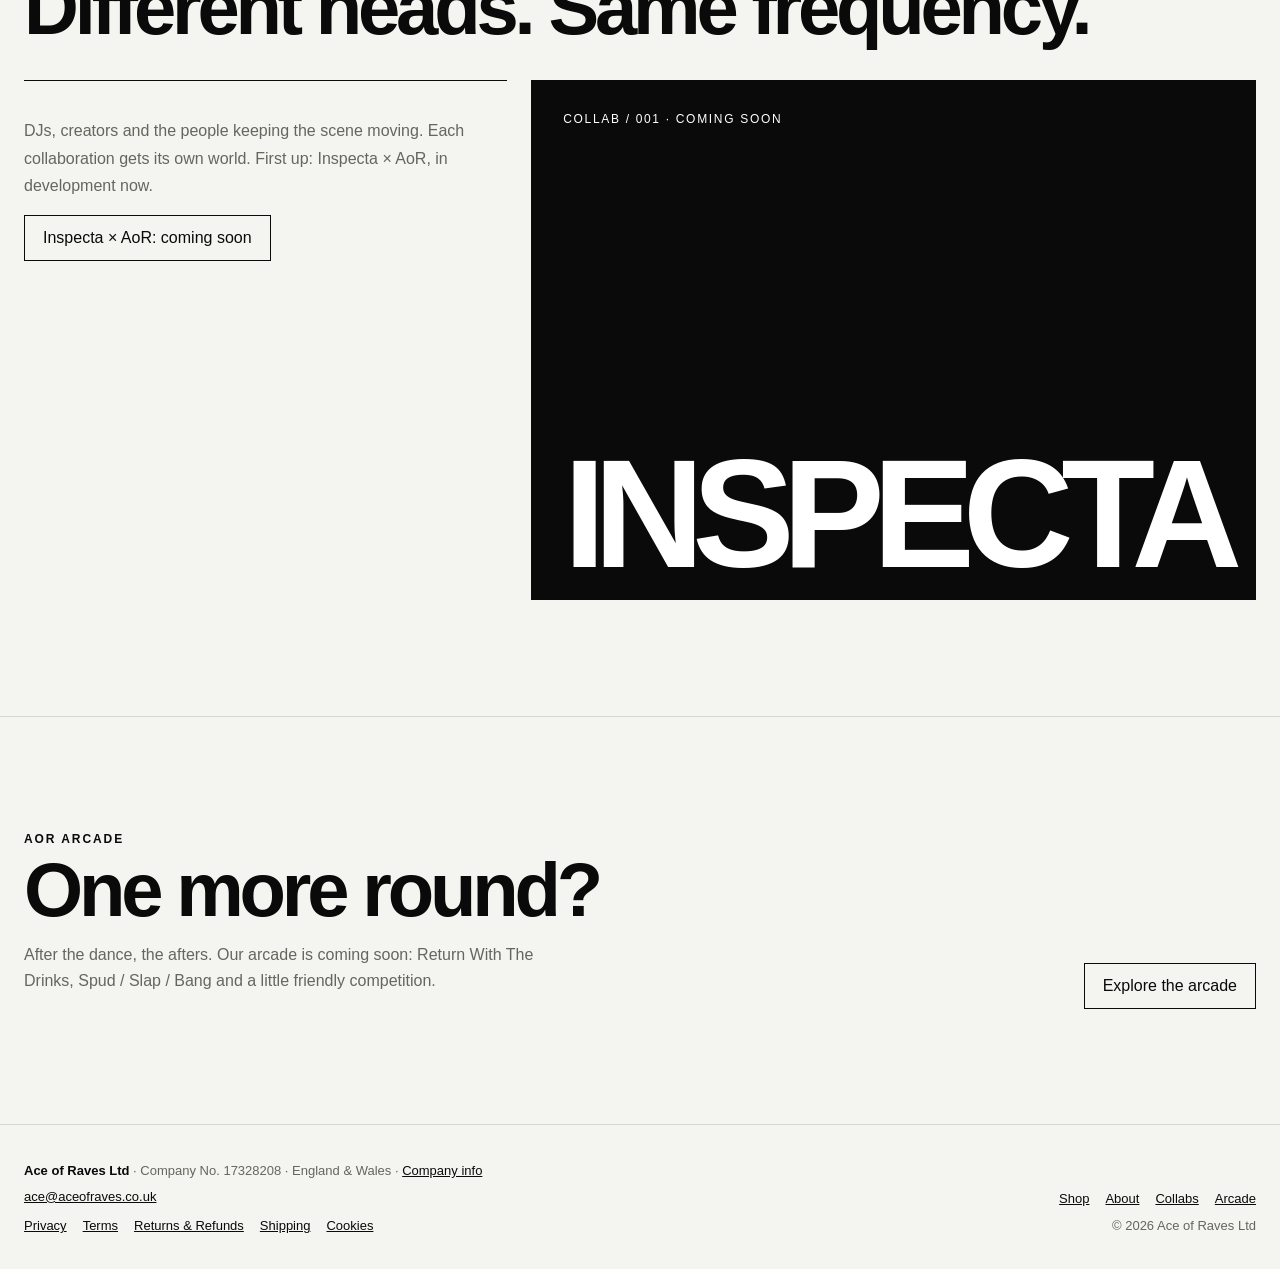
==== commit c13e437b: "AoR PUBLIC TEST: polish, company info page, Rave Racer prototype, arcade index (source 8e6a389)" ====
--- a/index.html
+++ b/index.html
@@ -1,10 +1,10 @@
 <!doctype html>
 <html lang="en-GB">
-<head><meta name="robots" content="noindex,nofollow"><meta name="aor-build" content="AoR PUBLIC TEST · M05E.1 CANDIDATE · src fb29ec4">
+<head><meta name="robots" content="noindex,nofollow"><meta name="aor-build" content="AoR PUBLIC TEST · src 8e6a389">
 <meta charset="utf-8"><meta name="viewport" content="width=device-width,initial-scale=1">
 <meta name="theme-color" content="#0a0a0a">
-<meta name="description" content="Ace of Raves — rave culture, merch, collaborations and arcade nonsense.">
-<title>Ace of Raves · PUBLIC TEST</title>
+
+<title>Ace of Raves · PUBLIC TEST</title><!-- aor-meta:start --><link rel="icon" href="assets/images/favicon.svg" type="image/svg+xml"><link rel="apple-touch-icon" href="assets/images/apple-touch-icon.png"><meta name="description" content="Ace of Raves: rave culture, merch, collaborations and arcade nonsense."><link rel="canonical" href="https://chefferyepstein.github.io/AoR-Public-Test/"><meta property="og:site_name" content="Ace of Raves"><meta property="og:type" content="website"><meta property="og:title" content="Ace of Raves"><meta property="og:description" content="Ace of Raves: rave culture, merch, collaborations and arcade nonsense."><meta property="og:url" content="https://chefferyepstein.github.io/AoR-Public-Test/"><meta property="og:image" content="https://chefferyepstein.github.io/AoR-Public-Test/assets/images/og-image.png"><meta property="og:image:width" content="1200"><meta property="og:image:height" content="630"><meta property="og:image:alt" content="Ace of Raves: a stack of playing cards with a hand making a finger-gun"><meta property="og:locale" content="en_GB"><meta name="twitter:card" content="summary_large_image"><!-- aor-meta:end -->
 
 <link rel="stylesheet" href="assets/css/styles.css"><link rel="stylesheet" href="assets/css/experience.css">
 <script defer src="assets/js/app.js"></script><script defer src="assets/js/catalogue.js"></script><script defer src="assets/js/shop-config.js"></script><script defer src="assets/js/shop.js"></script><script defer src="assets/js/deal.js"></script>
@@ -91,6 +91,8 @@
       <span>Keep it accessible.</span>
       <span>Look after the scene.</span>
       <span>Look after the planet.</span>
+      <span>Keep the lights on.</span>
+      <span>Keep the music playing.</span>
     </p>
   </div>
 </section>
@@ -115,4 +117,4 @@
   <div class="footer-meta"><nav aria-label="Footer"><a href="index.html#shop">Shop</a><a href="index.html#about">About</a><a href="index.html#collabs">Collabs</a><a href="games/index.html">Arcade</a></nav><p>© <span data-year>2026</span> Ace of Raves Ltd</p></div>
 </footer>
 <aside class="cart-drawer" aria-hidden="true" aria-labelledby="cart-title" data-cart><div class="cart-header"><h2 id="cart-title">Bag</h2><button type="button" data-cart-close aria-label="Close bag">×</button></div><div class="cart-items" data-cart-items><div class="cart-empty" data-cart-empty><p>Your bag is aggressively empty.</p><p class="cart-note" data-cart-note>Until checkout opens here, everything is on sale at our <a href="https://aceofraves.co.uk/collections/all">current store</a>.</p></div></div><div class="cart-footer"><div class="cart-total"><span>Total</span><strong>£<span data-cart-total>0.00</span></strong></div><button class="button button--primary" type="button" disabled>Checkout</button></div></aside><div class="scrim" hidden data-scrim></div>
-<div aria-hidden="true" style="position:fixed;left:8px;bottom:6px;z-index:2147483000;pointer-events:none;font:700 10px/1.2 ui-monospace,Menlo,Consolas,monospace;letter-spacing:.06em;color:#fff;mix-blend-mode:difference;opacity:.6">AoR PUBLIC TEST · M05E.1 CANDIDATE</div></body></html>+<div aria-hidden="true" style="position:fixed;left:8px;bottom:6px;z-index:2147483000;pointer-events:none;font:700 10px/1.2 ui-monospace,Menlo,Consolas,monospace;letter-spacing:.06em;color:#fff;mix-blend-mode:difference;opacity:.6">AoR PUBLIC TEST</div></body></html>
--- a/assets/css/styles.css
+++ b/assets/css/styles.css
@@ -113,3 +113,12 @@
 .aor-manifesto p span{display:block}
 .aor-about__future{margin:34px 0 0;max-width:70ch;color:var(--muted);line-height:1.7}
 @media(max-width:900px){.aor-about__intro{grid-template-columns:1fr}.aor-tiers{grid-template-columns:1fr}.aor-tier{min-height:0}}
+
+/* Touch: footer/section links were 15-18px tall. Give them a 44px tap box without changing the desktop layout. */
+@media(pointer:coarse){
+  .legal-footer nav a,.footer-meta nav a,.legal-footer p a{display:inline-flex;align-items:center;min-height:44px}
+  .legal-footer nav,.footer-meta nav{gap:0 18px;margin-top:4px}
+  .section-heading>a,.product-meta h3 a{display:inline-flex;align-items:center;min-height:44px}
+  .scroll-cue{display:inline-flex;align-items:flex-end;min-height:44px}
+  .site-nav--static a{display:inline-flex;align-items:center;min-height:44px}
+}
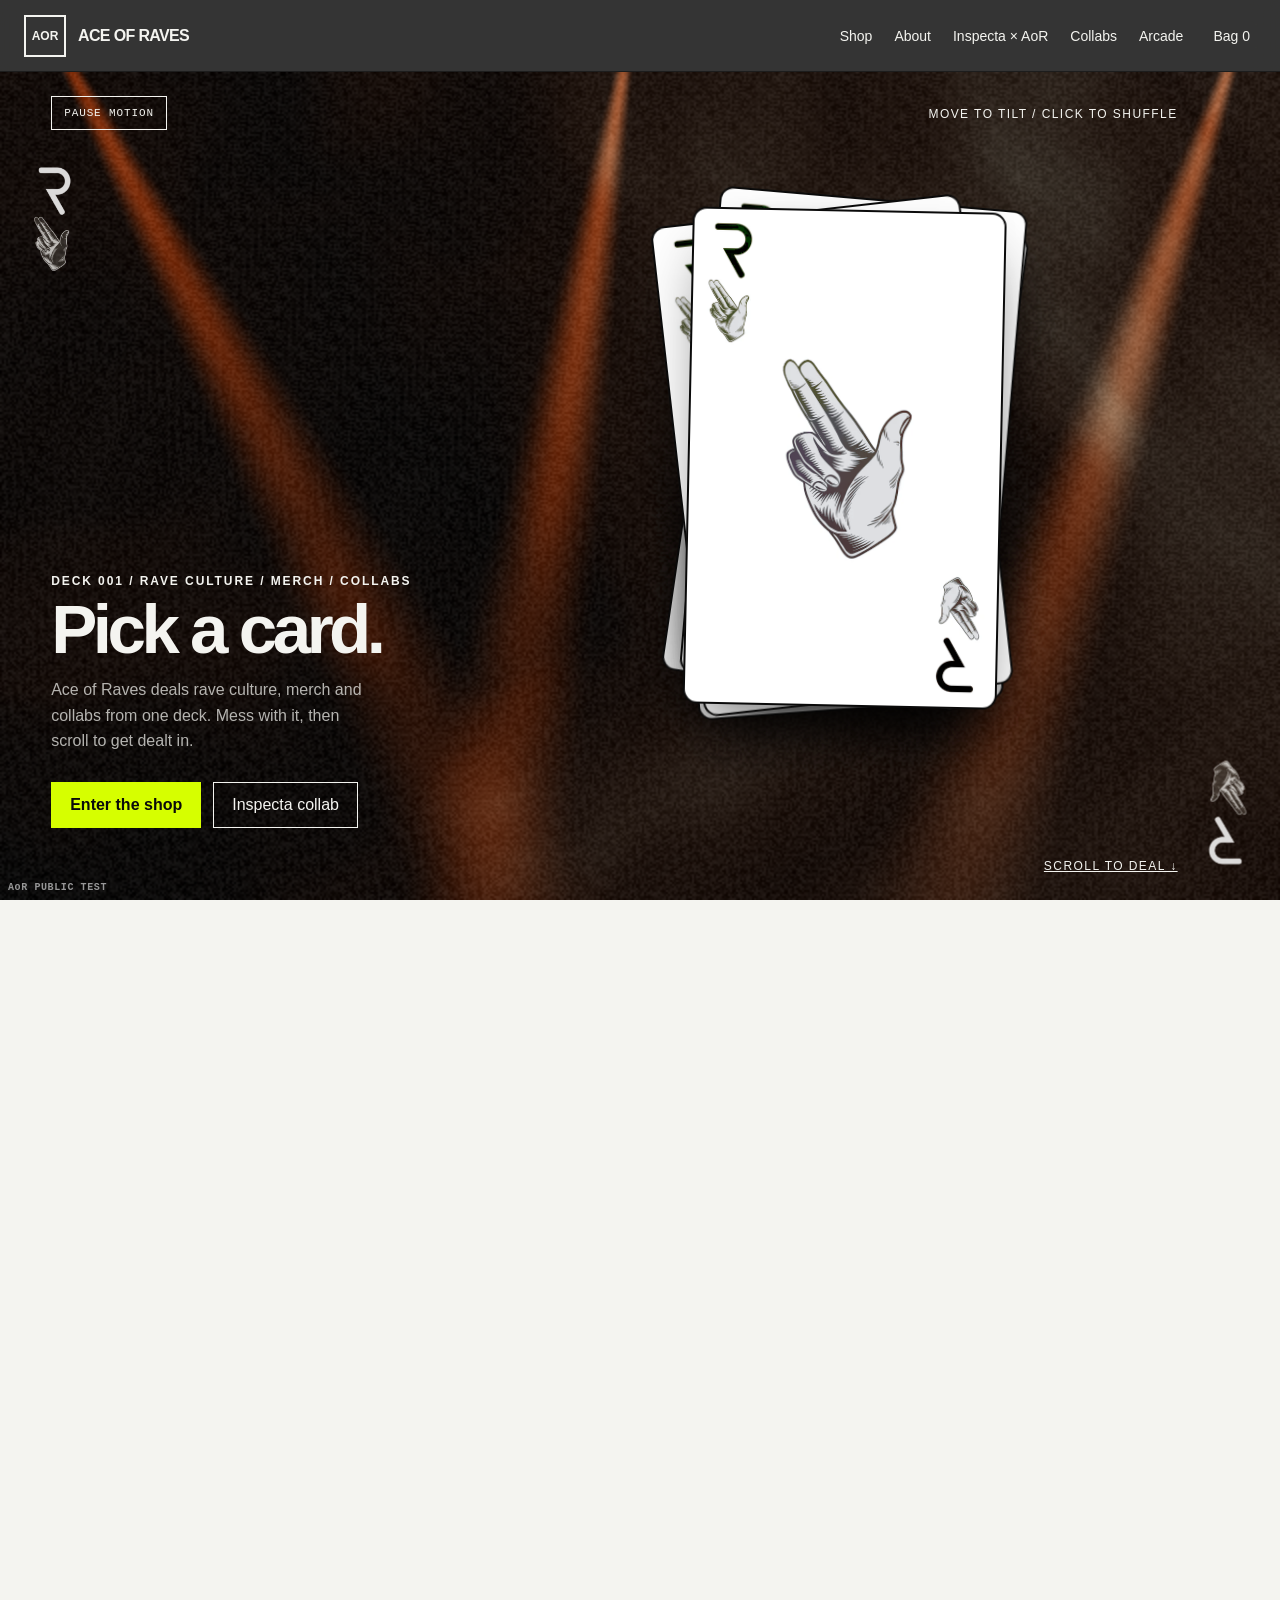
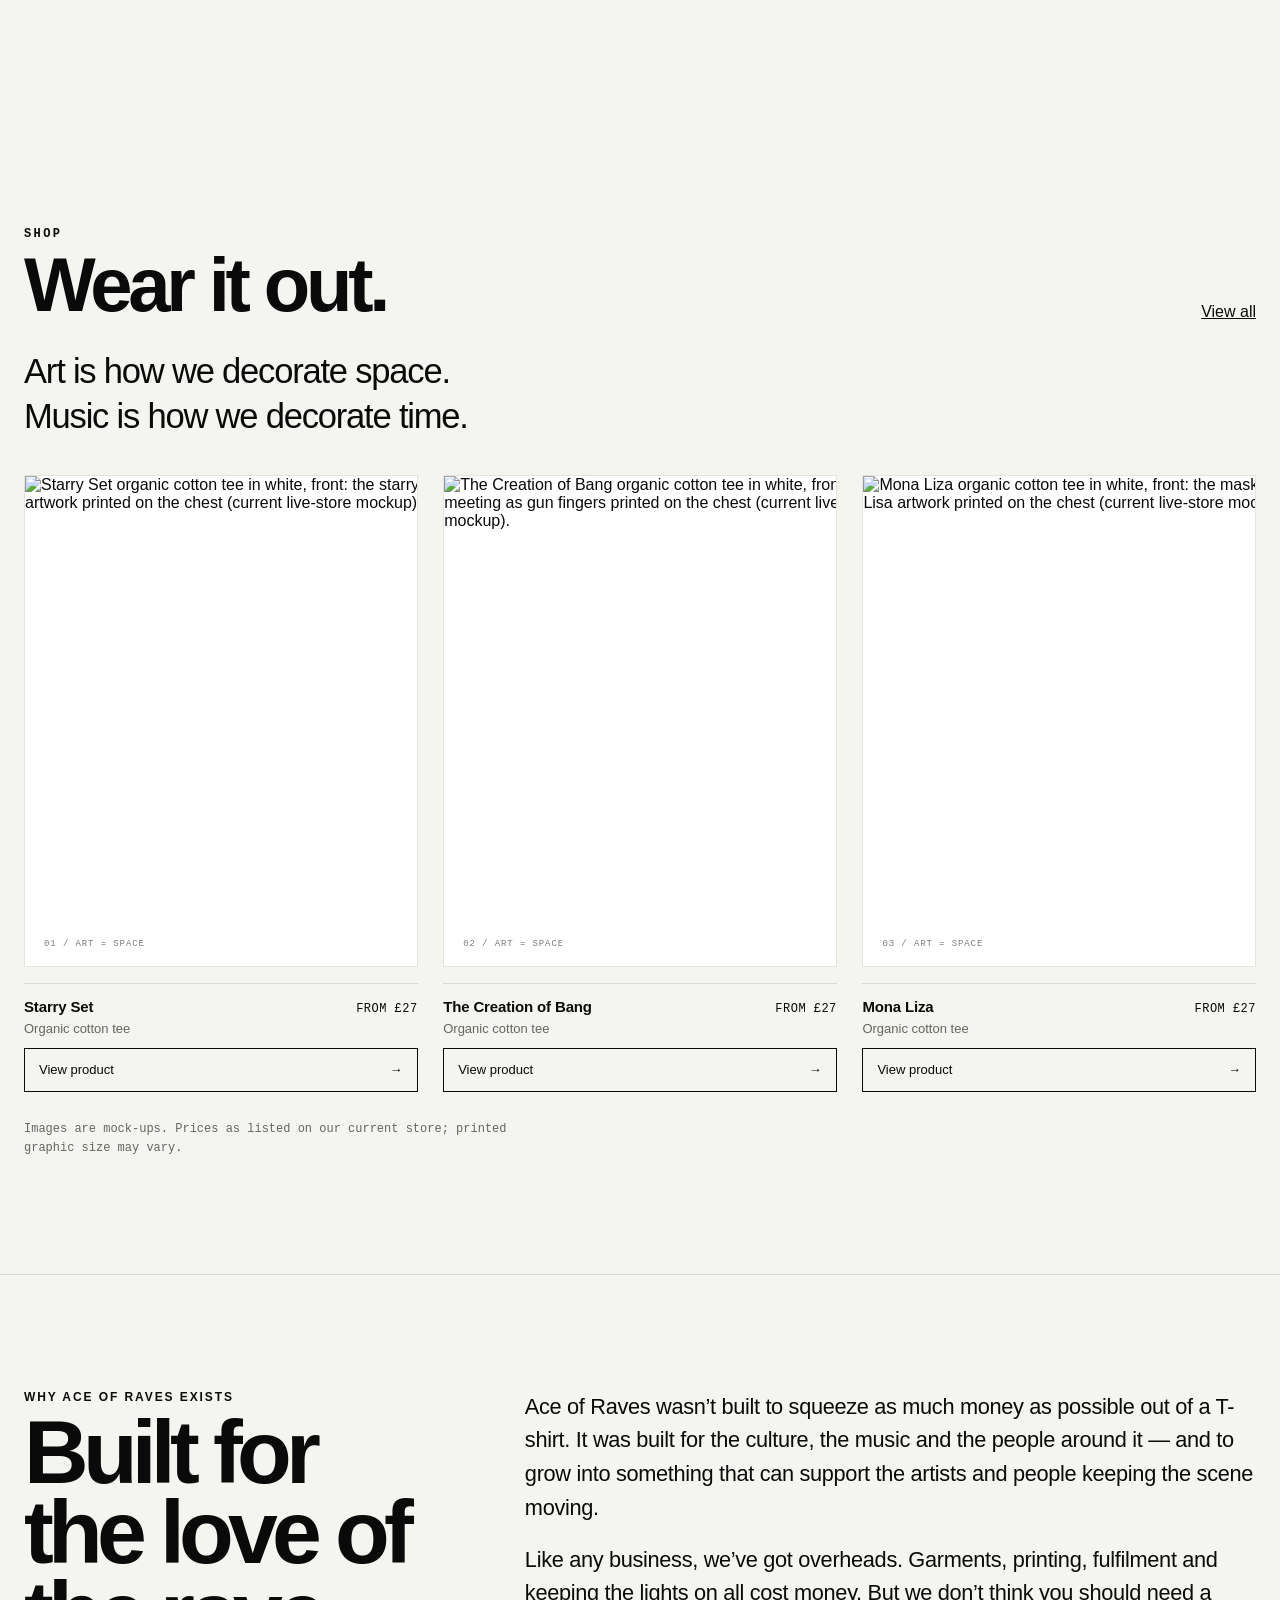
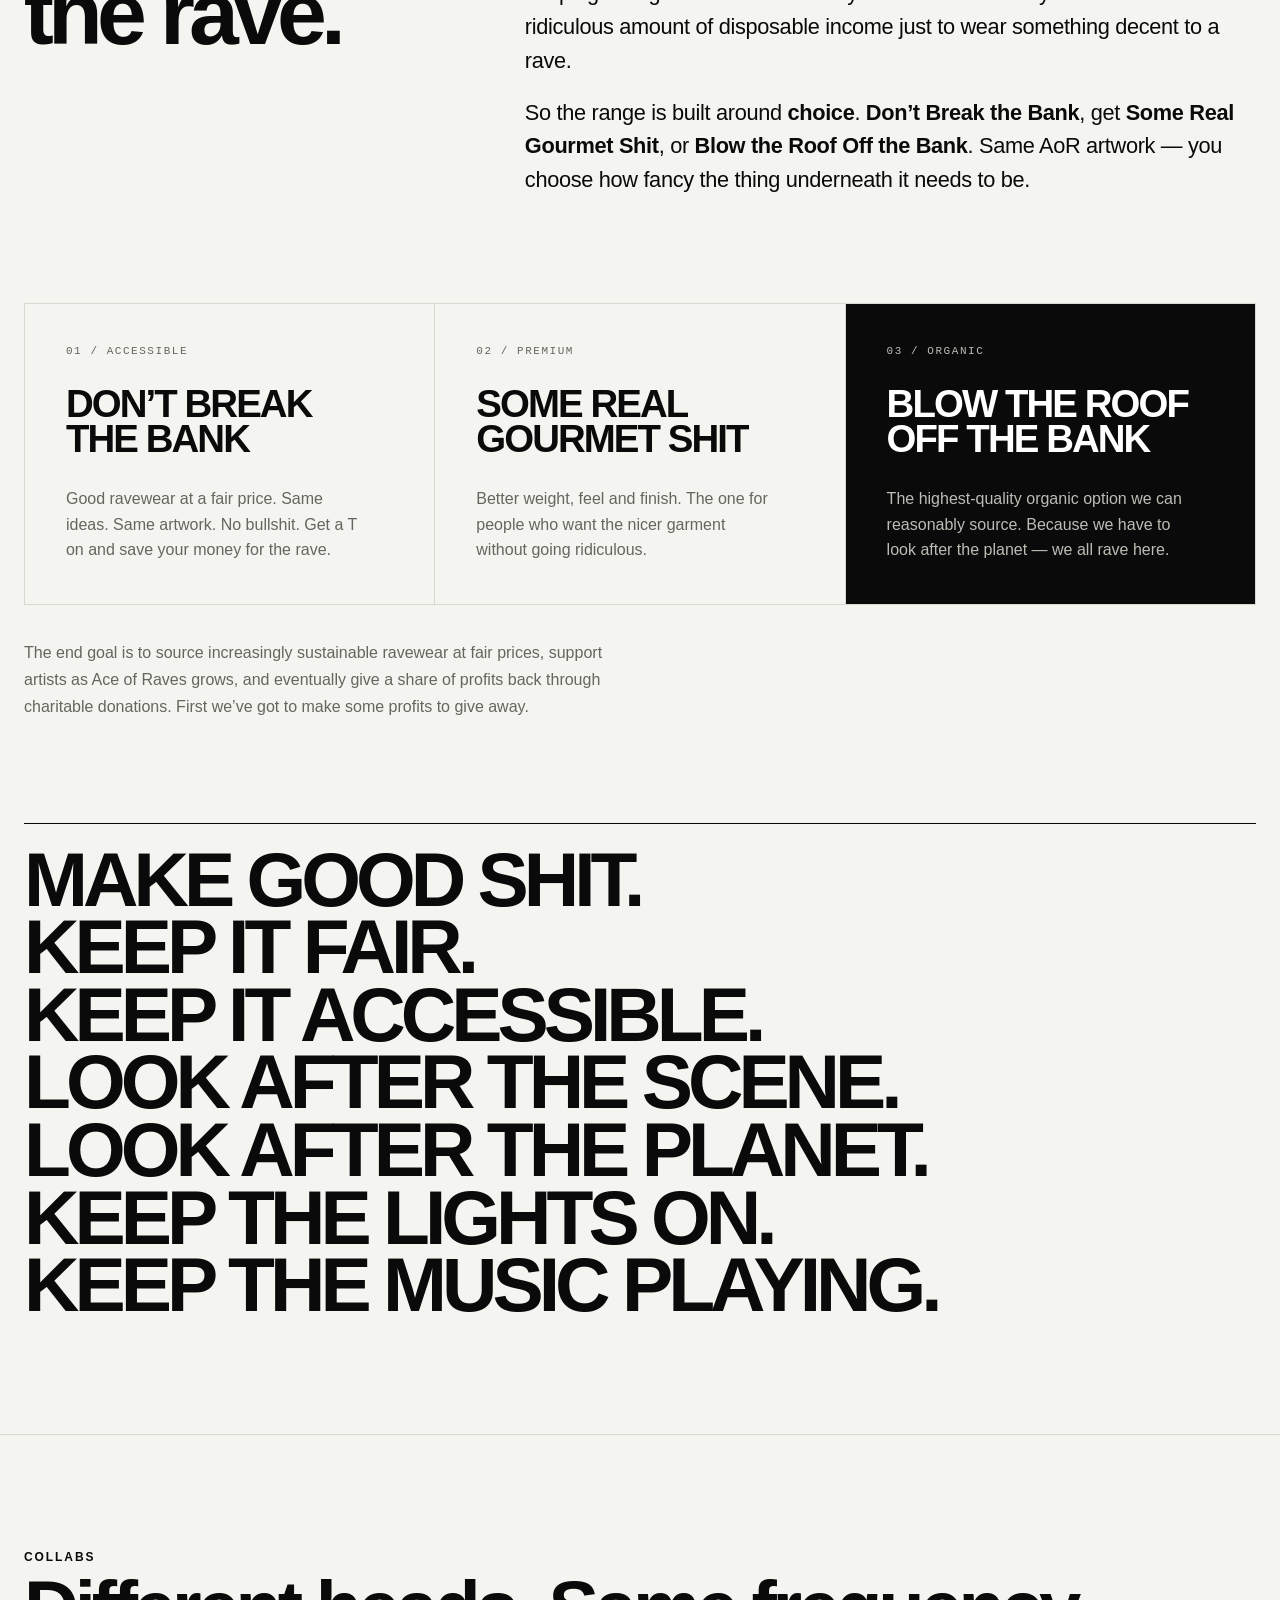
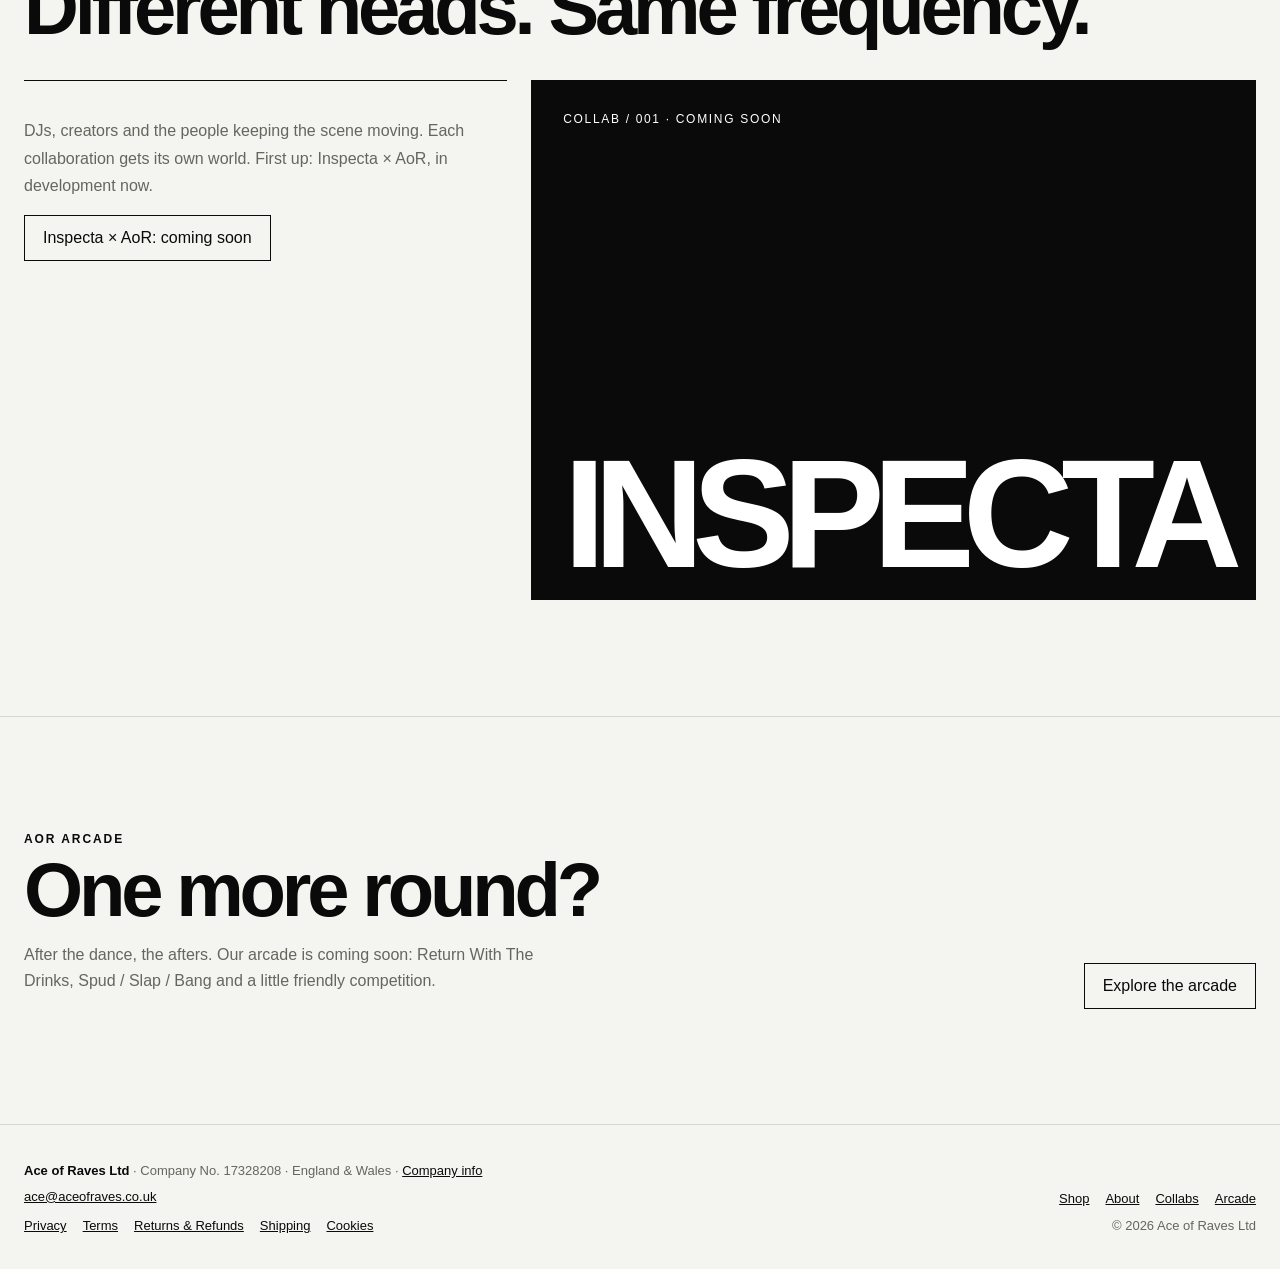
==== commit 23dc98de: "AoR PUBLIC TEST: Rave Racer single-player vs CPU, time trial, ghost challenge, phone mode (source f9" ====
--- a/index.html
+++ b/index.html
@@ -1,6 +1,6 @@
 <!doctype html>
 <html lang="en-GB">
-<head><meta name="robots" content="noindex,nofollow"><meta name="aor-build" content="AoR PUBLIC TEST · src 8e6a389">
+<head><meta name="robots" content="noindex,nofollow"><meta name="aor-build" content="AoR PUBLIC TEST · src f98e390">
 <meta charset="utf-8"><meta name="viewport" content="width=device-width,initial-scale=1">
 <meta name="theme-color" content="#0a0a0a">
 
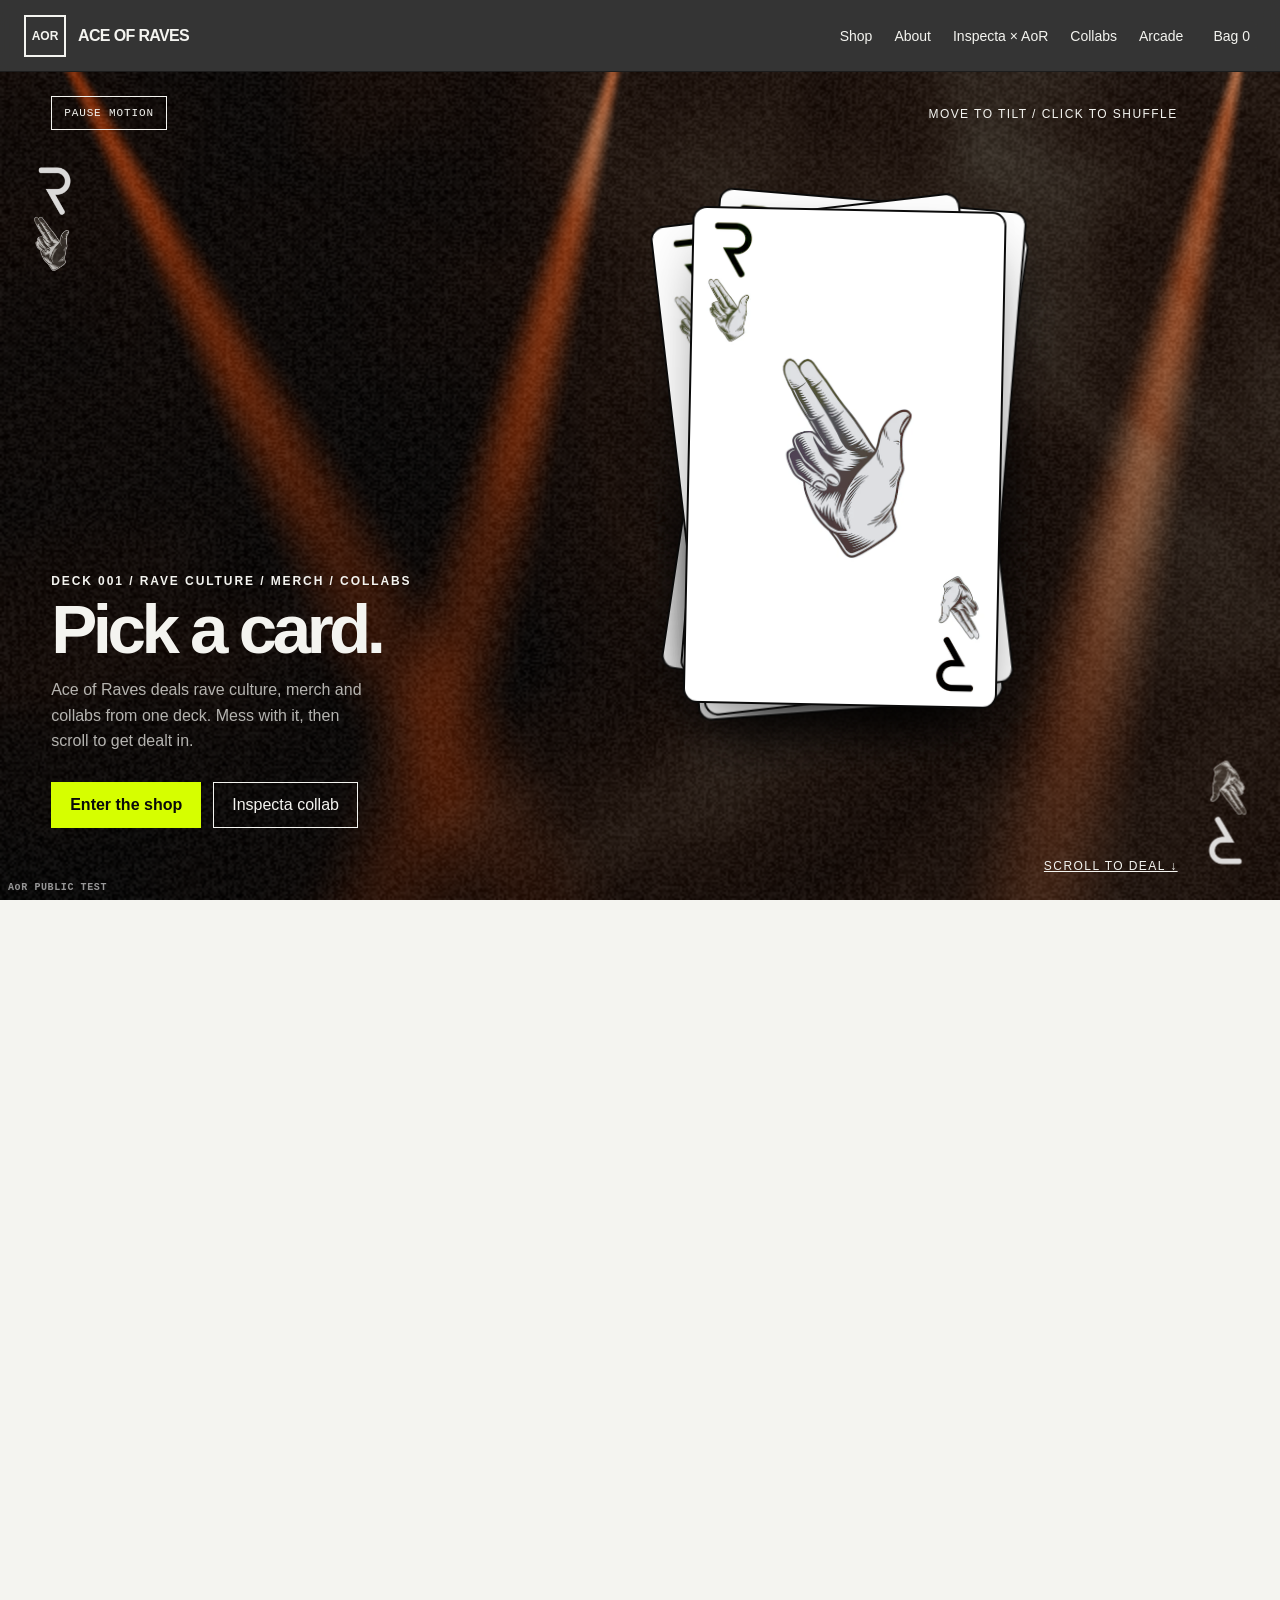
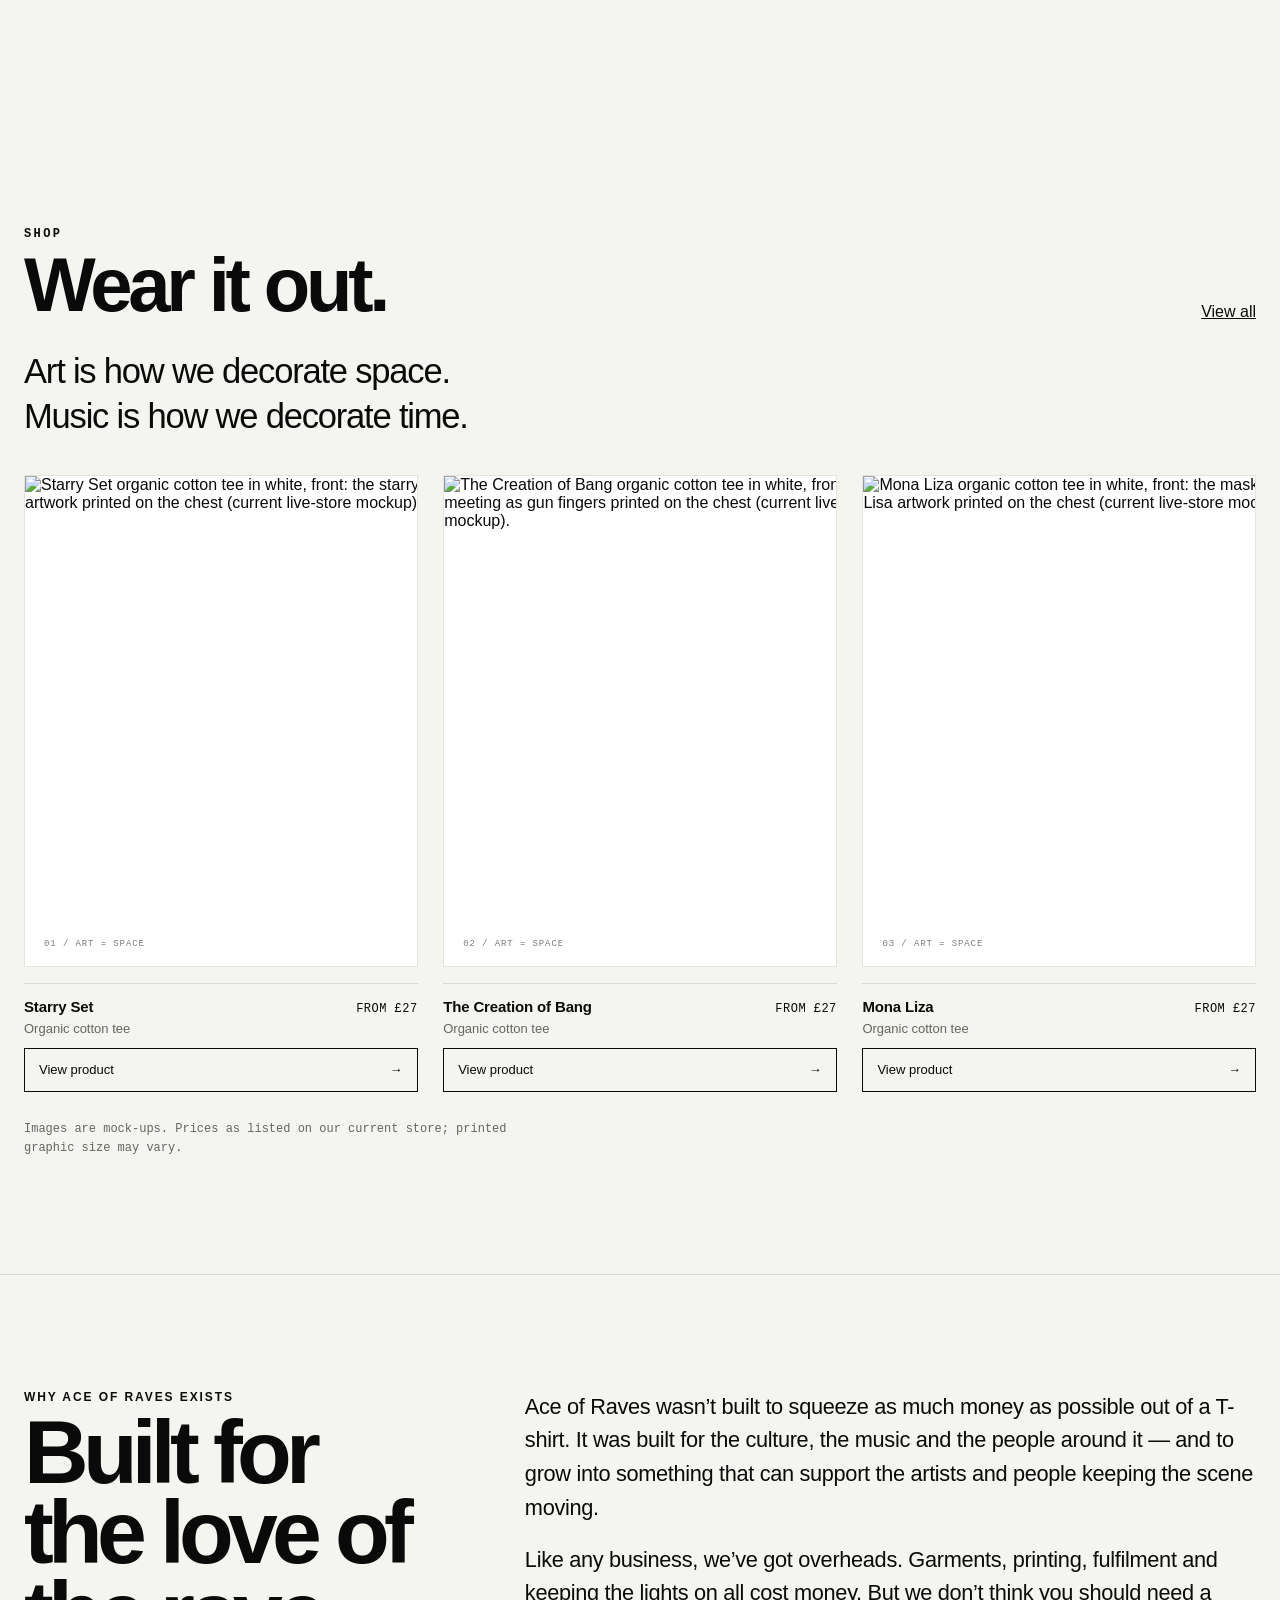
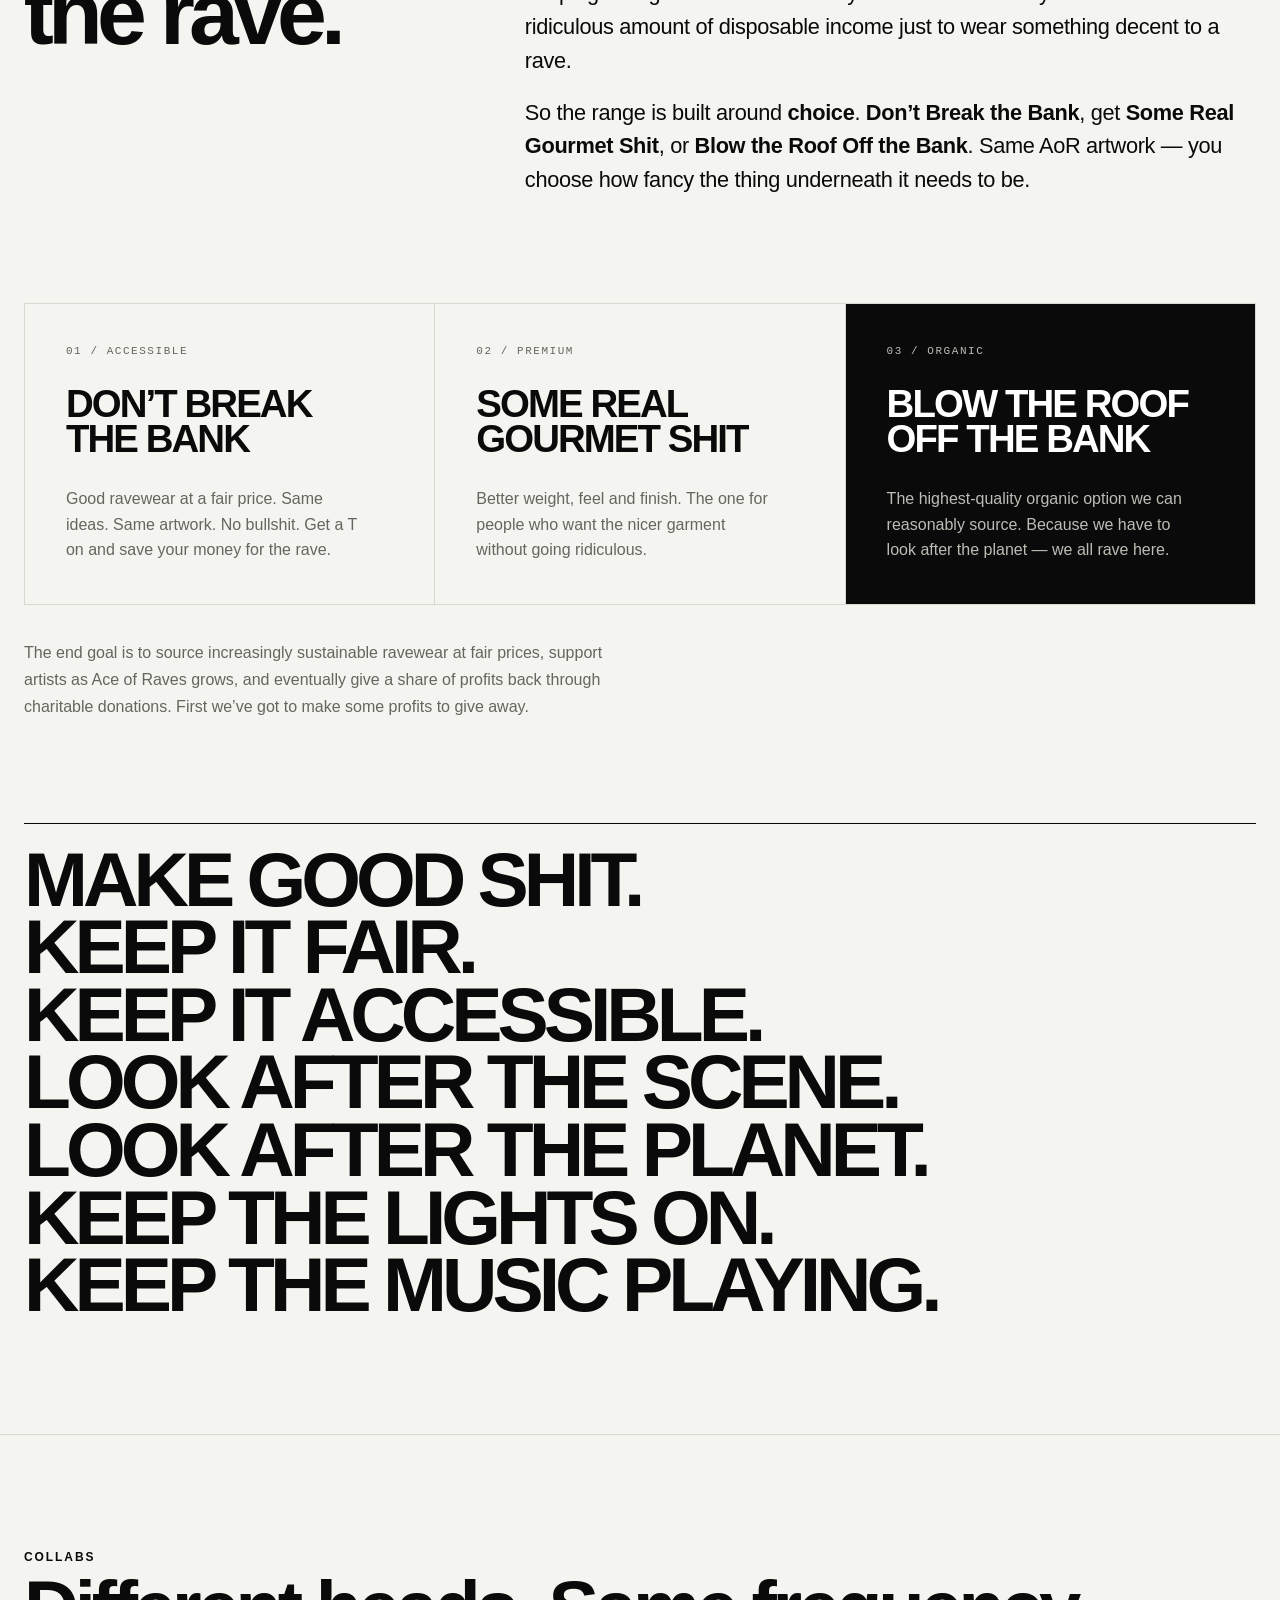
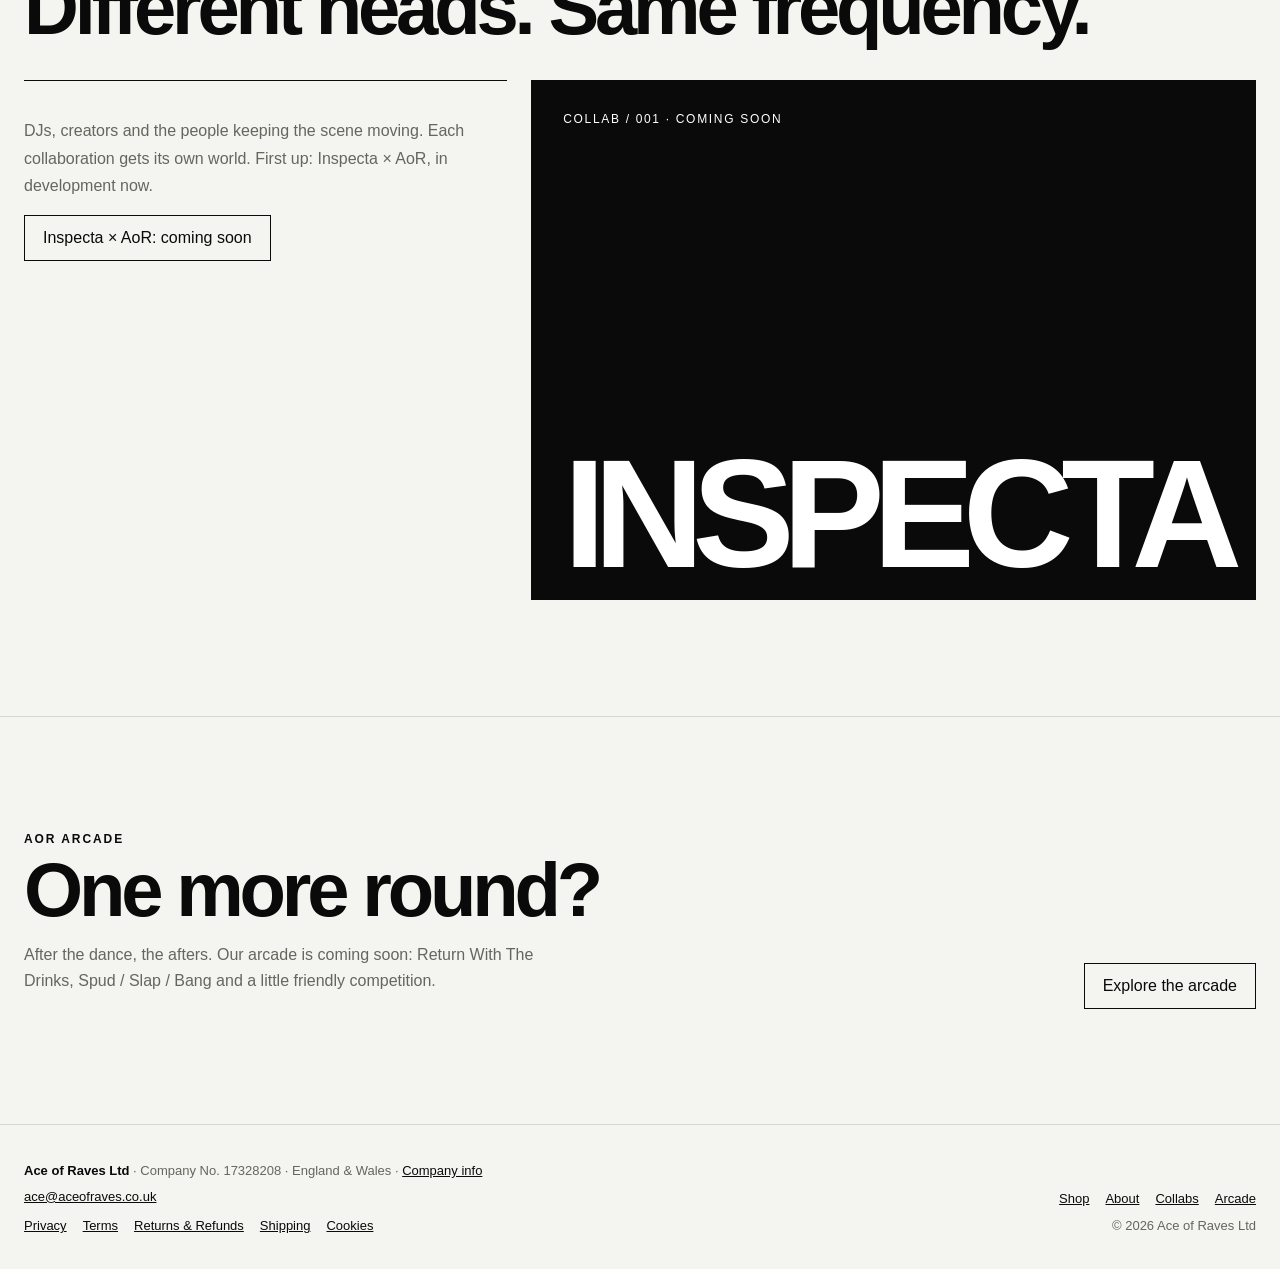
==== commit 40d9d2ad: "AoR PUBLIC TEST: round 3 fixes (source ce29540)" ====
--- a/index.html
+++ b/index.html
@@ -1,6 +1,6 @@
 <!doctype html>
 <html lang="en-GB">
-<head><meta name="robots" content="noindex,nofollow"><meta name="aor-build" content="AoR PUBLIC TEST · src f98e390">
+<head><meta name="robots" content="noindex,nofollow"><meta name="aor-build" content="AoR PUBLIC TEST · src ce29540">
 <meta charset="utf-8"><meta name="viewport" content="width=device-width,initial-scale=1">
 <meta name="theme-color" content="#0a0a0a">
 
